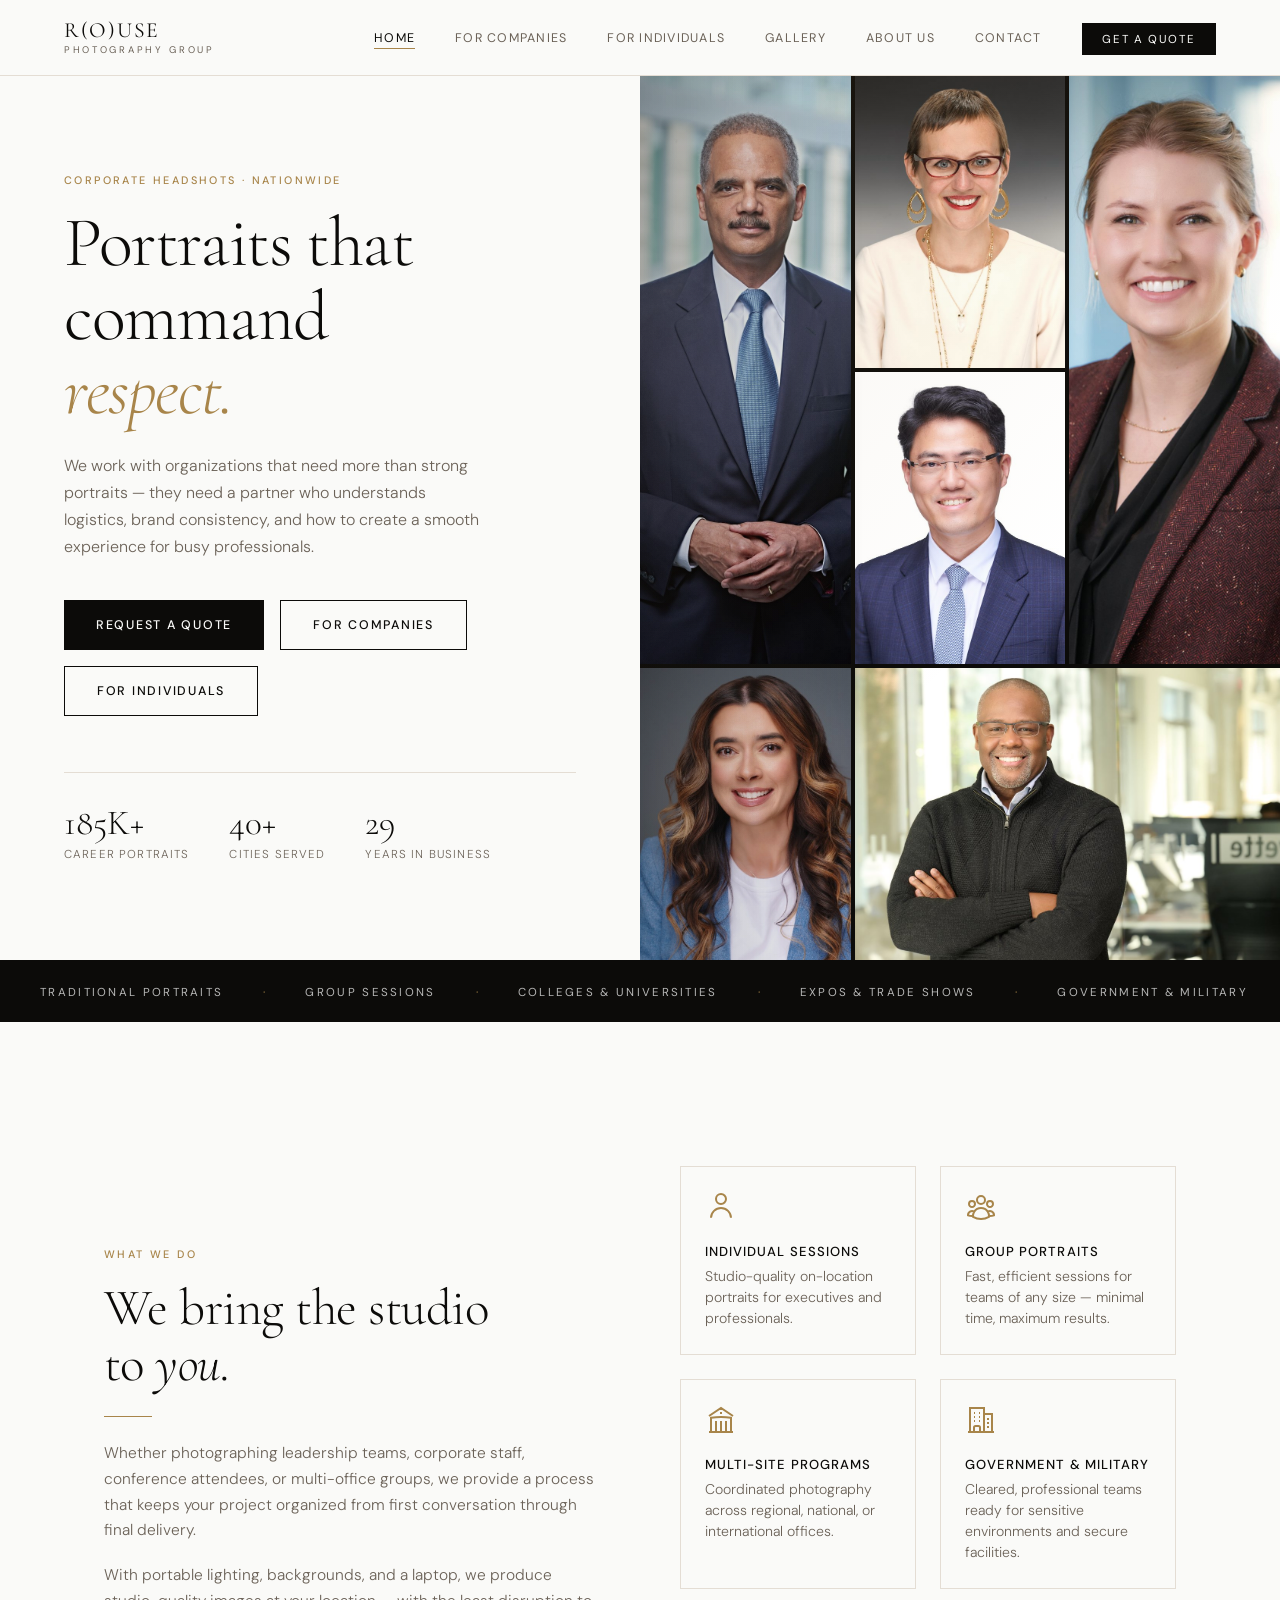
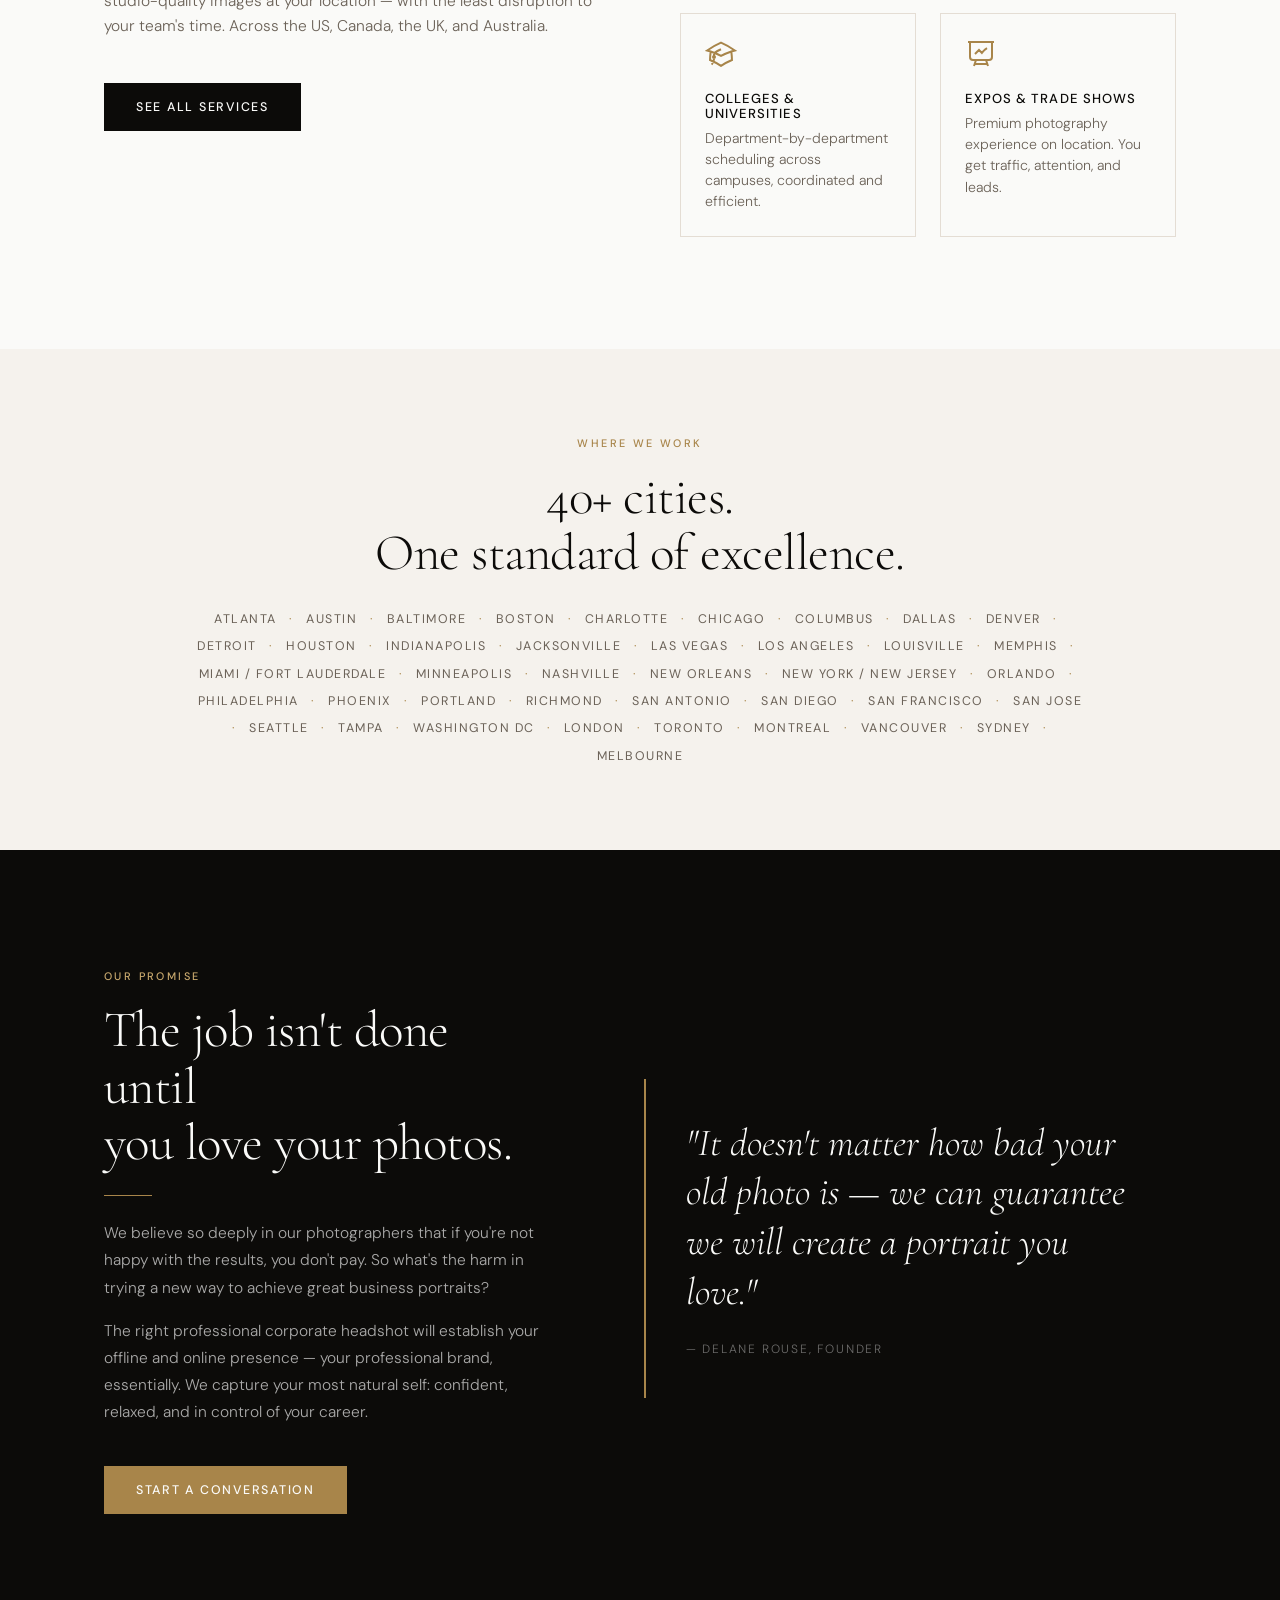
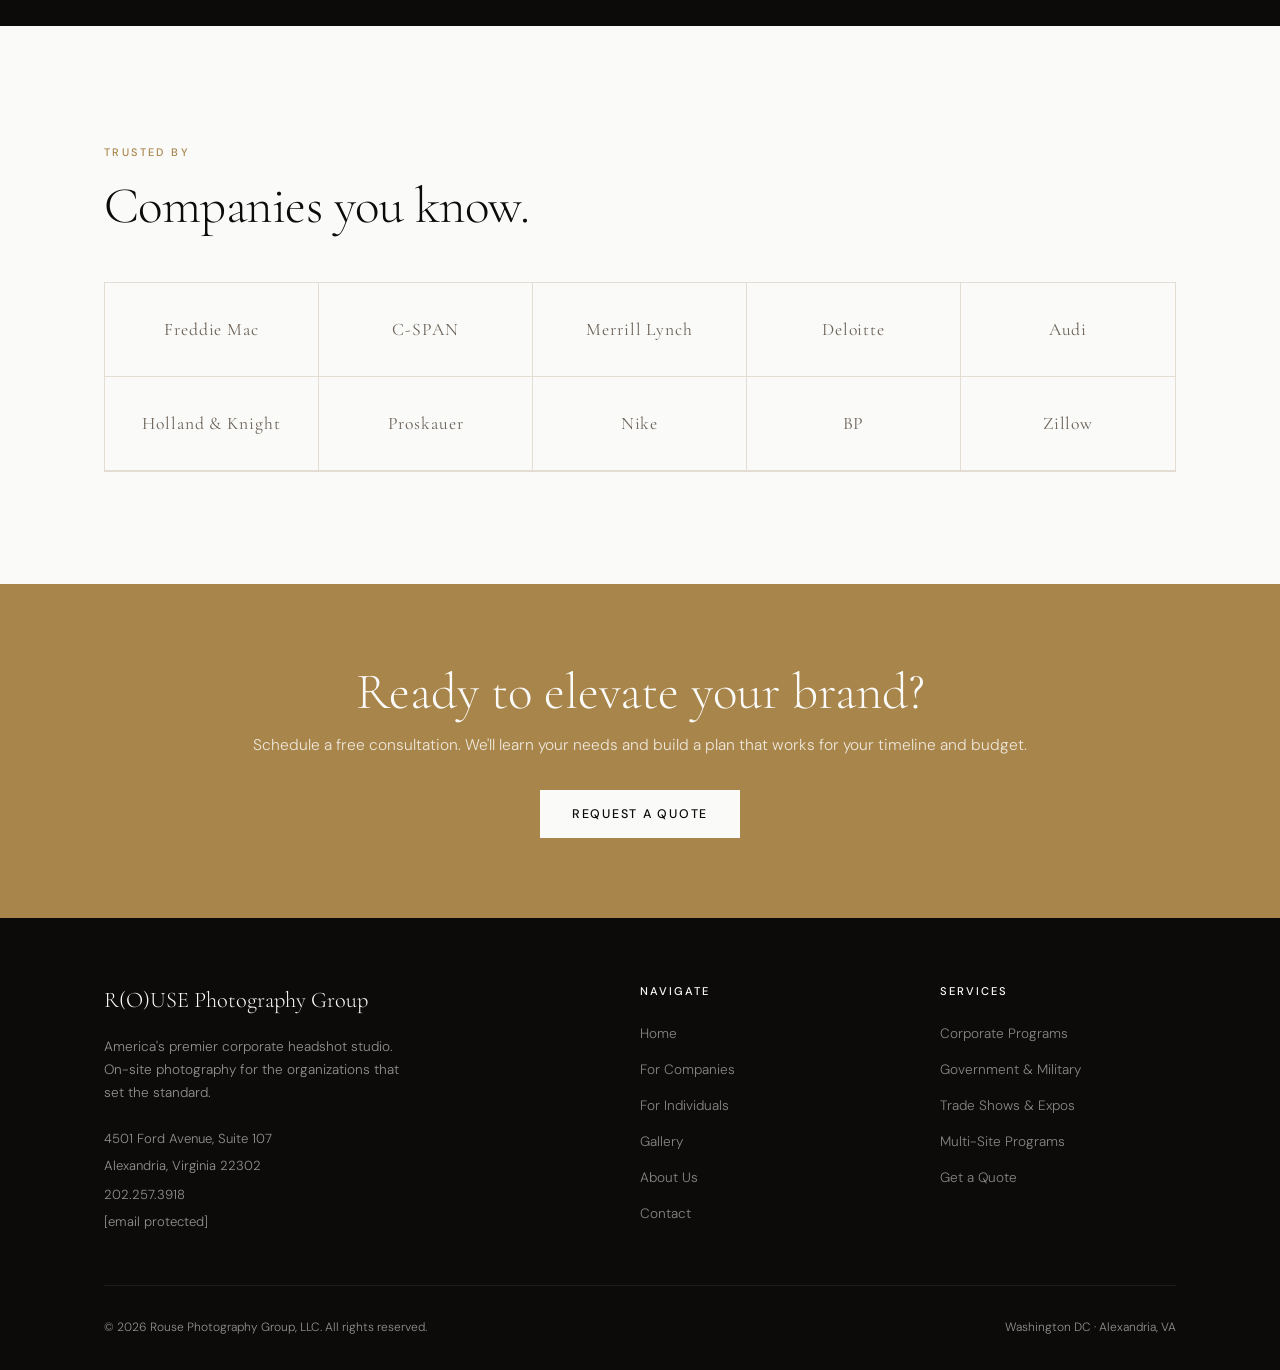
==== index.html @ 4e74ba18 "Add robots.txt and sitemap.xml, update copyright year to 2026" ====
<!DOCTYPE html>
<html lang="en">
<head>
  <meta charset="UTF-8" />
  <meta name="viewport" content="width=device-width, initial-scale=1.0" />
  <title>Rouse Photography Group | Corporate Headshots Nationwide</title>
  <meta name="description" content="America's premier corporate headshot studio. On-site photography in 35+ cities for law firms, corporations, government agencies, and Fortune 500 companies." />
  <meta property="og:type" content="website" />
  <meta property="og:site_name" content="Rouse Photography Group" />
  <meta property="og:title" content="Rouse Photography Group | Corporate Headshots Nationwide" />
  <meta property="og:description" content="Portraits that command respect. On-site corporate headshots for law firms, associations, and government, plus Signature Sessions at our Alexandria, VA studio. Est. 1997." />
  <meta property="og:url" content="https://rousephotographygroup.com/" />
  <meta property="og:image" content="https://rousephotographygroup.com/images/og/og-home.jpg" />
  <meta property="og:image:width" content="1200" />
  <meta property="og:image:height" content="630" />
  <meta name="twitter:card" content="summary_large_image" />
  <meta name="twitter:title" content="Rouse Photography Group | Corporate Headshots Nationwide" />
  <meta name="twitter:description" content="Portraits that command respect. On-site corporate headshots for law firms, associations, and government, plus Signature Sessions at our Alexandria, VA studio. Est. 1997." />
  <meta name="twitter:image" content="https://rousephotographygroup.com/images/og/og-home.jpg" />
  <link rel="stylesheet" href="style.css" />
  <style>
    .hero-mosaic { opacity: 1; gap: 4px; background: var(--black); }
    .mosaic-cell img { width: 100%; height: 100%; object-fit: cover; object-position: 50% 25%; display: block; }
    .hero-overlay { background: linear-gradient(90deg, rgba(12,11,9,0.25) 0%, transparent 35%), linear-gradient(135deg, rgba(168,133,74,0.10) 0%, transparent 60%); }
  </style>
</head>
<body>

<!-- NAV -->
<nav>
  <a href="index.html" class="nav-logo">
    R(O)USE
    <span>Photography Group</span>
  </a>
  <ul class="nav-links">
    <li><a href="index.html" class="active">Home</a></li>
    <li><a href="for-companies.html">For Companies</a></li>
    <li><a href="individuals.html">For Individuals</a></li>
    <li><a href="gallery.html">Gallery</a></li>
    <li><a href="about.html">About Us</a></li>
    <li><a href="contact.html">Contact</a></li>
    <li><a href="contact.html" class="nav-cta">Get a Quote</a></li>
  </ul>
  <div class="hamburger" aria-label="Menu">
    <span></span><span></span><span></span>
  </div>
</nav>

<div class="mobile-menu">
  <a href="index.html">Home</a>
  <a href="for-companies.html">For Companies</a>
  <a href="individuals.html">For Individuals</a>
  <a href="gallery.html">Gallery</a>
  <a href="about.html">About Us</a>
  <a href="contact.html">Contact</a>
  <a href="contact.html">Get a Quote</a>
</div>

<!-- HERO -->
<section class="hero">
  <div class="hero-content">
    <span class="eyebrow">Corporate Headshots · Nationwide</span>
    <h1 class="hero-title">
      Portraits that<br>
      command<br>
      <em>respect.</em>
    </h1>
    <p class="hero-subtitle">
      We work with organizations that need more than strong portraits — they need a partner who understands logistics, brand consistency, and how to create a smooth experience for busy professionals.
    </p>
    <div class="hero-actions">
      <a href="contact.html" class="btn btn-primary">Request a Quote</a>
      <a href="for-companies.html" class="btn btn-outline">For Companies</a>
      <a href="individuals.html" class="btn btn-outline">For Individuals</a>
    </div>
    <div class="hero-stats">
      <div>
        <div class="stat-num">185K+</div>
        <div class="stat-label">Career portraits</div>
      </div>
      <div>
        <div class="stat-num">40+</div>
        <div class="stat-label">Cities served</div>
      </div>
      <div>
        <div class="stat-num">29</div>
        <div class="stat-label">Years in business</div>
      </div>
    </div>
  </div>

  <div class="hero-visual">
    <div class="hero-mosaic">
      <div class="mosaic-cell"><img src="images/hero/hero-01.jpg" alt="Executive portrait, on-site window light" loading="eager" decoding="async" /></div>
      <div class="mosaic-cell"><img src="images/hero/hero-02.jpg" alt="Studio portrait, grey backdrop" loading="eager" decoding="async" /></div>
      <div class="mosaic-cell"><img src="images/hero/hero-03.jpg" alt="On-site portrait, corporate office" loading="eager" decoding="async" /></div>
      <div class="mosaic-cell"><img src="images/hero/hero-04.jpg" alt="Studio portrait, white backdrop" loading="lazy" decoding="async" /></div>
      <div class="mosaic-cell"><img src="images/hero/hero-05.jpg" alt="Studio portrait, charcoal backdrop" loading="lazy" decoding="async" /></div>
      <div class="mosaic-cell"><img src="images/hero/hero-06.jpg" alt="Environmental portrait, open office" loading="lazy" decoding="async" /></div>
    </div>
    <div class="hero-overlay"></div>
  </div>
</section>

<!-- MARQUEE -->
<div class="marquee-wrap">
  <div class="marquee-track">
    <span>Traditional Portraits</span><span class="dot">·</span>
    <span>Group Sessions</span><span class="dot">·</span>
    <span>Colleges &amp; Universities</span><span class="dot">·</span>
    <span>Expos &amp; Trade Shows</span><span class="dot">·</span>
    <span>Government &amp; Military</span><span class="dot">·</span>
    <span>Associations</span><span class="dot">·</span>
    <span>Multi-Site Programs</span><span class="dot">·</span>
    <span>Law Firms</span><span class="dot">·</span>
    <span>Engineering Firms</span><span class="dot">·</span>
    <span>Financial Services</span><span class="dot">·</span>
    <!-- duplicate for seamless loop -->
    <span>Traditional Portraits</span><span class="dot">·</span>
    <span>Group Sessions</span><span class="dot">·</span>
    <span>Colleges &amp; Universities</span><span class="dot">·</span>
    <span>Expos &amp; Trade Shows</span><span class="dot">·</span>
    <span>Government &amp; Military</span><span class="dot">·</span>
    <span>Associations</span><span class="dot">·</span>
    <span>Multi-Site Programs</span><span class="dot">·</span>
    <span>Law Firms</span><span class="dot">·</span>
    <span>Engineering Firms</span><span class="dot">·</span>
    <span>Financial Services</span><span class="dot">·</span>
  </div>
</div>

<!-- HOW WE HELP -->
<section class="section-pad">
  <div class="container">
    <div class="how-grid">
      <div class="how-text fade-up">
        <span class="eyebrow">What We Do</span>
        <h2 class="section-title">We bring the studio<br>to <em>you.</em></h2>
        <div class="gold-rule"></div>
        <p>Whether photographing leadership teams, corporate staff, conference attendees, or multi-office groups, we provide a process that keeps your project organized from first conversation through final delivery.</p>
        <p>With portable lighting, backgrounds, and a laptop, we produce studio-quality images at your location — with the least disruption to your team's time. Across the US, Canada, the UK, and Australia.</p>
        <a href="for-companies.html" class="btn btn-primary" style="margin-top:1.5rem;">See All Services</a>
      </div>
      <div class="service-list fade-up">
        <div class="service-item">
          <svg class="service-icon" fill="none" stroke="currentColor" stroke-width="1.5" viewBox="0 0 24 24"><path d="M15.75 6a3.75 3.75 0 11-7.5 0 3.75 3.75 0 017.5 0zM4.501 20.118a7.5 7.5 0 0114.998 0"/></svg>
          <h4>Individual Sessions</h4>
          <p>Studio-quality on-location portraits for executives and professionals.</p>
        </div>
        <div class="service-item">
          <svg class="service-icon" fill="none" stroke="currentColor" stroke-width="1.5" viewBox="0 0 24 24"><path d="M18 18.72a9.094 9.094 0 003.741-.479 3 3 0 00-4.682-2.72m.94 3.198l.001.031c0 .225-.012.447-.037.666A11.944 11.944 0 0112 21c-2.17 0-4.207-.576-5.963-1.584A6.062 6.062 0 016 18.719m12 0a5.971 5.971 0 00-.941-3.197m0 0A5.995 5.995 0 0012 12.75a5.995 5.995 0 00-5.058 2.772m0 0a3 3 0 00-4.681 2.72 8.986 8.986 0 003.74.477m.94-3.197a5.971 5.971 0 00-.94 3.197M15 6.75a3 3 0 11-6 0 3 3 0 016 0zm6 3a2.25 2.25 0 11-4.5 0 2.25 2.25 0 014.5 0zm-13.5 0a2.25 2.25 0 11-4.5 0 2.25 2.25 0 014.5 0z"/></svg>
          <h4>Group Portraits</h4>
          <p>Fast, efficient sessions for teams of any size — minimal time, maximum results.</p>
        </div>
        <div class="service-item">
          <svg class="service-icon" fill="none" stroke="currentColor" stroke-width="1.5" viewBox="0 0 24 24"><path d="M12 21v-8.25M15.75 21v-8.25M8.25 21v-8.25M3 9l9-6 9 6m-1.5 12V10.332A48.36 48.36 0 0012 9.75c-2.551 0-5.056.2-7.5.582V21M3 21h18M12 6.75h.008v.008H12V6.75z"/></svg>
          <h4>Multi-Site Programs</h4>
          <p>Coordinated photography across regional, national, or international offices.</p>
        </div>
        <div class="service-item">
          <svg class="service-icon" fill="none" stroke="currentColor" stroke-width="1.5" viewBox="0 0 24 24"><path d="M2.25 21h19.5m-18-18v18m10.5-18v18m6-13.5V21M6.75 6.75h.75m-.75 3h.75m-.75 3h.75m3-6h.75m-.75 3h.75m-.75 3h.75M6.75 21v-3.375c0-.621.504-1.125 1.125-1.125h2.25c.621 0 1.125.504 1.125 1.125V21M3 3h12m-.75 4.5H21m-3.75 3.75h.008v.008h-.008v-.008zm0 3h.008v.008h-.008v-.008zm0 3h.008v.008h-.008v-.008z"/></svg>
          <h4>Government &amp; Military</h4>
          <p>Cleared, professional teams ready for sensitive environments and secure facilities.</p>
        </div>
        <div class="service-item">
          <svg class="service-icon" fill="none" stroke="currentColor" stroke-width="1.5" viewBox="0 0 24 24"><path d="M4.26 10.147a60.436 60.436 0 00-.491 6.347A48.627 48.627 0 0112 20.904a48.627 48.627 0 018.232-4.41 60.46 60.46 0 00-.491-6.347m-15.482 0a50.57 50.57 0 00-2.658-.813A59.905 59.905 0 0112 3.493a59.902 59.902 0 0110.399 5.84c-.896.248-1.783.52-2.658.814m-15.482 0A50.697 50.697 0 0112 13.489a50.702 50.702 0 017.74-3.342M6.75 15a.75.75 0 100-1.5.75.75 0 000 1.5zm0 0v-3.675A55.378 55.378 0 0112 8.443m-7.007 11.55A5.981 5.981 0 006.75 15.75v-1.5"/></svg>
          <h4>Colleges &amp; Universities</h4>
          <p>Department-by-department scheduling across campuses, coordinated and efficient.</p>
        </div>
        <div class="service-item">
          <svg class="service-icon" fill="none" stroke="currentColor" stroke-width="1.5" viewBox="0 0 24 24"><path d="M3.75 3v11.25A2.25 2.25 0 006 16.5h2.25M3.75 3h-1.5m1.5 0h16.5m0 0h1.5m-1.5 0v11.25A2.25 2.25 0 0118 16.5h-2.25m-7.5 0h7.5m-7.5 0l-1 3m8.5-3l1 3m0 0l.5 1.5m-.5-1.5h-9.5m0 0l-.5 1.5m.75-9 3-3 2.148 2.148A12.061 12.061 0 0116.5 7.605"/></svg>
          <h4>Expos &amp; Trade Shows</h4>
          <p>Premium photography experience on location. You get traffic, attention, and leads.</p>
        </div>
      </div>
    </div>
  </div>
</section>

<!-- CITIES -->
<section class="cities-section section-pad-sm">
  <div class="container">
    <span class="eyebrow fade-up">Where We Work</span>
    <h2 class="section-title fade-up">40+ cities.<br>One standard of excellence.</h2>
    <p class="cities-list fade-up">
      Atlanta <span>·</span> Austin <span>·</span> Baltimore <span>·</span> Boston <span>·</span> Charlotte <span>·</span> Chicago <span>·</span> Columbus <span>·</span> Dallas <span>·</span> Denver <span>·</span> Detroit <span>·</span> Houston <span>·</span> Indianapolis <span>·</span> Jacksonville <span>·</span> Las Vegas <span>·</span> Los Angeles <span>·</span> Louisville <span>·</span> Memphis <span>·</span> Miami / Fort Lauderdale <span>·</span> Minneapolis <span>·</span> Nashville <span>·</span> New Orleans <span>·</span> New York / New Jersey <span>·</span> Orlando <span>·</span> Philadelphia <span>·</span> Phoenix <span>·</span> Portland <span>·</span> Richmond <span>·</span> San Antonio <span>·</span> San Diego <span>·</span> San Francisco <span>·</span> San Jose <span>·</span> Seattle <span>·</span> Tampa <span>·</span> Washington DC <span>·</span> London <span>·</span> Toronto <span>·</span> Montreal <span>·</span> Vancouver <span>·</span> Sydney <span>·</span> Melbourne
    </p>
  </div>
</section>

<!-- PROMISE -->
<section class="promise-section section-pad">
  <div class="container">
    <div class="promise-inner">
      <div class="fade-up">
        <span class="eyebrow promise-label">Our Promise</span>
        <h2 class="section-title">The job isn't done until<br>you love your photos.</h2>
        <div class="gold-rule"></div>
        <p>We believe so deeply in our photographers that if you're not happy with the results, you don't pay. So what's the harm in trying a new way to achieve great business portraits?</p>
        <p>The right professional corporate headshot will establish your offline and online presence — your professional brand, essentially. We capture your most natural self: confident, relaxed, and in control of your career.</p>
        <a href="contact.html" class="btn btn-gold" style="margin-top:1.5rem;">Start a Conversation</a>
      </div>
      <div class="promise-quote fade-up">
        "It doesn't matter how bad your old photo is — we can guarantee we will create a portrait you love."
        <div style="margin-top:1.5rem;font-family:'DM Sans',sans-serif;font-style:normal;font-size:0.75rem;letter-spacing:0.15em;text-transform:uppercase;color:rgba(255,255,255,0.4);">— Delane Rouse, Founder</div>
      </div>
    </div>
  </div>
</section>

<!-- CLIENTS -->
<section class="clients-section section-pad">
  <div class="container">
    <span class="eyebrow fade-up">Trusted By</span>
    <h2 class="section-title fade-up">Companies you know.</h2>
    <div class="clients-grid fade-up">
      <div class="client-cell">Freddie Mac</div>
      <div class="client-cell">C-SPAN</div>
      <div class="client-cell">Merrill Lynch</div>
      <div class="client-cell">Deloitte</div>
      <div class="client-cell">Audi</div>
      <div class="client-cell">Holland &amp; Knight</div>
      <div class="client-cell">Proskauer</div>
      <div class="client-cell">Nike</div>
      <div class="client-cell">BP</div>
      <div class="client-cell">Zillow</div>
    </div>
  </div>
</section>

<!-- CTA BAND -->
<section class="cta-band">
  <div class="container fade-up">
    <h2>Ready to elevate your brand?</h2>
    <p>Schedule a free consultation. We'll learn your needs and build a plan that works for your timeline and budget.</p>
    <a href="contact.html" class="btn btn-white">Request a Quote</a>
  </div>
</section>

<!-- FOOTER -->
<footer>
  <div class="container">
    <div class="footer-inner">
      <div>
        <div class="footer-brand">R(O)USE Photography Group</div>
        <p class="footer-desc">America's premier corporate headshot studio. On-site photography for the organizations that set the standard.</p>
        <p class="footer-contact-line">4501 Ford Avenue, Suite 107</p>
        <p class="footer-contact-line">Alexandria, Virginia 22302</p>
        <p class="footer-contact-line" style="margin-top:0.5rem;"><a href="tel:2022573918">202.257.3918</a></p>
        <p class="footer-contact-line"><a href="/cdn-cgi/l/email-protection#1074757c717e7550627f65637560787f647f77627160786977627f65603e737f7d"><span class="__cf_email__" data-cfemail="8febeae3eee1eacffde0fafceaffe7e0fbe0e8fdeeffe7f6e8fde0faffa1ece0e2">[email&#160;protected]</span></a></p>
      </div>
      <div class="footer-col">
        <h5>Navigate</h5>
        <ul>
          <li><a href="index.html">Home</a></li>
          <li><a href="for-companies.html">For Companies</a></li>
          <li><a href="individuals.html">For Individuals</a></li>
          <li><a href="gallery.html">Gallery</a></li>
          <li><a href="about.html">About Us</a></li>
          <li><a href="contact.html">Contact</a></li>
        </ul>
      </div>
      <div class="footer-col">
        <h5>Services</h5>
        <ul>
          <li><a href="for-companies.html">Corporate Programs</a></li>
          <li><a href="for-companies.html">Government &amp; Military</a></li>
          <li><a href="for-companies.html">Trade Shows &amp; Expos</a></li>
          <li><a href="for-companies.html">Multi-Site Programs</a></li>
          <li><a href="contact.html">Get a Quote</a></li>
        </ul>
      </div>
    </div>
    <div class="footer-bottom">
      <span>© 2026 Rouse Photography Group, LLC. All rights reserved.</span>
      <span>Washington DC · Alexandria, VA</span>
    </div>
  </div>
</footer>

<script data-cfasync="false" src="/cdn-cgi/scripts/5c5dd728/cloudflare-static/email-decode.min.js"></script><script src="main.js"></script>
</body>
</html>
---- style.css ----
@import url('https://fonts.googleapis.com/css2?family=Cormorant+Garamond:ital,wght@0,300;0,400;0,600;1,300;1,400&family=DM+Sans:opsz,wght@9..40,300;9..40,400;9..40,500&display=swap');

:root {
  --black: #0c0b09;
  --white: #fafaf8;
  --warm: #f5f2ed;
  --gold: #a8854a;
  --gold-light: #c9a96e;
  --mid: #6b6258;
  --light: #c8c0b6;
  --border: #e4ddd4;
  --nav-h: 76px;
}

*, *::before, *::after { box-sizing: border-box; margin: 0; padding: 0; }
html { scroll-behavior: smooth; font-size: 16px; }

body {
  font-family: 'DM Sans', sans-serif;
  font-weight: 300;
  color: var(--black);
  background: var(--white);
  line-height: 1.65;
  overflow-x: hidden;
}

img { display: block; max-width: 100%; }
a { color: inherit; text-decoration: none; }

/* TYPOGRAPHY */
h1, h2, h3, h4 {
  font-family: 'Cormorant Garamond', serif;
  font-weight: 300;
  line-height: 1.1;
}

.eyebrow {
  display: inline-block;
  font-size: 0.68rem;
  font-weight: 500;
  letter-spacing: 0.22em;
  text-transform: uppercase;
  color: var(--gold);
  margin-bottom: 1rem;
}

.section-title {
  font-size: clamp(2.2rem, 4vw, 3.4rem);
  letter-spacing: -0.01em;
}

/* BUTTONS */
.btn {
  display: inline-flex;
  align-items: center;
  gap: 0.5rem;
  padding: 0.85rem 2rem;
  font-family: 'DM Sans', sans-serif;
  font-size: 0.78rem;
  font-weight: 500;
  letter-spacing: 0.14em;
  text-transform: uppercase;
  border: none;
  cursor: pointer;
  transition: all 0.25s ease;
  text-decoration: none;
}

.btn-primary {
  background: var(--black);
  color: var(--white);
}
.btn-primary:hover { background: var(--gold); }

.btn-outline {
  background: transparent;
  color: var(--black);
  border: 1px solid var(--black);
}
.btn-outline:hover { background: var(--black); color: var(--white); }

.btn-gold {
  background: var(--gold);
  color: var(--white);
}
.btn-gold:hover { background: var(--black); }

/* NAV */
nav {
  position: fixed;
  top: 0; left: 0; right: 0;
  height: var(--nav-h);
  background: rgba(250,250,248,0.96);
  backdrop-filter: blur(16px);
  -webkit-backdrop-filter: blur(16px);
  border-bottom: 1px solid var(--border);
  display: flex;
  align-items: center;
  justify-content: space-between;
  padding: 0 5vw;
  z-index: 200;
  transition: box-shadow 0.3s;
}

nav.scrolled { box-shadow: 0 1px 24px rgba(0,0,0,0.07); }

.nav-logo {
  font-family: 'Cormorant Garamond', serif;
  font-size: 1.35rem;
  font-weight: 400;
  letter-spacing: 0.08em;
  line-height: 1.1;
  color: var(--black);
}

.nav-logo span {
  display: block;
  font-size: 0.6rem;
  font-family: 'DM Sans', sans-serif;
  font-weight: 400;
  letter-spacing: 0.28em;
  text-transform: uppercase;
  color: var(--mid);
  margin-top: 2px;
}

.nav-links {
  display: flex;
  align-items: center;
  gap: 2.5rem;
  list-style: none;
}

.nav-links a {
  font-size: 0.78rem;
  font-weight: 400;
  letter-spacing: 0.1em;
  text-transform: uppercase;
  color: var(--mid);
  transition: color 0.2s;
  position: relative;
}

.nav-links a::after {
  content: '';
  position: absolute;
  bottom: -3px; left: 0;
  width: 0; height: 1px;
  background: var(--gold);
  transition: width 0.25s;
}

.nav-links a:hover, .nav-links a.active { color: var(--black); }
.nav-links a:hover::after, .nav-links a.active::after { width: 100%; }

.nav-cta {
  background: var(--black);
  color: var(--white) !important;
  padding: 0.55rem 1.3rem;
  font-size: 0.72rem !important;
  letter-spacing: 0.14em !important;
  transition: background 0.2s !important;
}
.nav-cta:hover { background: var(--gold) !important; }
.nav-cta::after { display: none !important; }

.hamburger {
  display: none;
  flex-direction: column;
  gap: 5px;
  cursor: pointer;
  padding: 4px;
}
.hamburger span {
  display: block;
  width: 24px;
  height: 1.5px;
  background: var(--black);
  transition: all 0.3s;
}

/* HERO */
.hero {
  min-height: 100vh;
  padding-top: var(--nav-h);
  display: grid;
  grid-template-columns: 1fr 1fr;
  position: relative;
  overflow: hidden;
}

.hero-content {
  display: flex;
  flex-direction: column;
  justify-content: center;
  padding: 6rem 5vw 6rem 5vw;
  position: relative;
  z-index: 2;
}

.hero-title {
  font-size: clamp(3rem, 5.5vw, 5.2rem);
  font-weight: 300;
  line-height: 1.05;
  letter-spacing: -0.02em;
  margin-bottom: 1.5rem;
}

.hero-title em {
  font-style: italic;
  color: var(--gold);
}

.hero-subtitle {
  font-size: 1rem;
  color: var(--mid);
  max-width: 420px;
  margin-bottom: 2.5rem;
  line-height: 1.7;
}

.hero-actions {
  display: flex;
  gap: 1rem;
  flex-wrap: wrap;
  margin-bottom: 3.5rem;
}

.hero-stats {
  display: flex;
  gap: 2.5rem;
  padding-top: 2rem;
  border-top: 1px solid var(--border);
}

.stat-num {
  font-family: 'Cormorant Garamond', serif;
  font-size: 2.2rem;
  font-weight: 300;
  line-height: 1;
  color: var(--black);
}

.stat-label {
  font-size: 0.72rem;
  letter-spacing: 0.1em;
  text-transform: uppercase;
  color: var(--mid);
  margin-top: 0.3rem;
}

.hero-visual {
  position: relative;
  background: var(--black);
  overflow: hidden;
}

.hero-mosaic {
  position: absolute;
  inset: 0;
  display: grid;
  grid-template-columns: 1fr 1fr 1fr;
  grid-template-rows: 1fr 1fr 1fr;
  gap: 3px;
  opacity: 0.75;
}

.mosaic-cell {
  background: #1a1a1a;
  overflow: hidden;
}

.mosaic-cell:nth-child(1) { grid-column: 1; grid-row: 1 / 3; }
.mosaic-cell:nth-child(2) { grid-column: 2; grid-row: 1; }
.mosaic-cell:nth-child(3) { grid-column: 3; grid-row: 1 / 3; }
.mosaic-cell:nth-child(4) { grid-column: 2; grid-row: 2; }
.mosaic-cell:nth-child(5) { grid-column: 1; grid-row: 3; }
.mosaic-cell:nth-child(6) { grid-column: 2 / 4; grid-row: 3; }

.hero-overlay {
  position: absolute;
  inset: 0;
  background: linear-gradient(135deg, rgba(168,133,74,0.15) 0%, transparent 60%);
  z-index: 1;
}

/* SECTION BASE */
section { position: relative; }

.container {
  max-width: 1200px;
  margin: 0 auto;
  padding: 0 5vw;
}

.section-pad { padding: 7rem 0; }
.section-pad-sm { padding: 5rem 0; }

/* DIVIDER */
.gold-rule {
  width: 48px;
  height: 1px;
  background: var(--gold);
  margin: 1.5rem 0;
}

/* TICKER / MARQUEE */
.marquee-wrap {
  background: var(--black);
  color: var(--white);
  padding: 1.1rem 0;
  overflow: hidden;
  white-space: nowrap;
}

.marquee-track {
  display: inline-flex;
  animation: marquee 28s linear infinite;
}

.marquee-track span {
  font-size: 0.72rem;
  font-weight: 400;
  letter-spacing: 0.2em;
  text-transform: uppercase;
  padding: 0 2.5rem;
  color: rgba(255,255,255,0.7);
}

.marquee-track span.dot {
  color: var(--gold);
  padding: 0;
  letter-spacing: 0;
}

@keyframes marquee {
  from { transform: translateX(0); }
  to { transform: translateX(-50%); }
}

/* HOW WE HELP */
.how-grid {
  display: grid;
  grid-template-columns: 1fr 1fr;
  gap: 5rem;
  align-items: center;
}

.how-text h2 { margin-bottom: 1.5rem; }

.how-text p {
  color: var(--mid);
  margin-bottom: 1.2rem;
  font-size: 0.97rem;
}

.service-list {
  display: grid;
  grid-template-columns: 1fr 1fr;
  gap: 1.5rem;
  margin-top: 2rem;
}

.service-item {
  padding: 1.5rem;
  border: 1px solid var(--border);
  transition: border-color 0.2s, box-shadow 0.2s;
}

.service-item:hover {
  border-color: var(--gold);
  box-shadow: 0 4px 20px rgba(168,133,74,0.1);
}

.service-icon {
  width: 32px;
  height: 32px;
  margin-bottom: 0.9rem;
  color: var(--gold);
}

.service-item h4 {
  font-family: 'DM Sans', sans-serif;
  font-size: 0.82rem;
  font-weight: 500;
  letter-spacing: 0.08em;
  text-transform: uppercase;
  margin-bottom: 0.4rem;
}

.service-item p {
  font-size: 0.88rem;
  color: var(--mid);
  line-height: 1.5;
}

/* CITIES */
.cities-section {
  background: var(--warm);
  text-align: center;
}

.cities-list {
  font-family: 'DM Sans', sans-serif;
  font-size: 0.78rem;
  font-weight: 400;
  letter-spacing: 0.12em;
  text-transform: uppercase;
  color: var(--mid);
  line-height: 2.2;
  max-width: 900px;
  margin: 1.5rem auto 0;
}

.cities-list span { color: var(--gold); margin: 0 0.5rem; }

/* PROMISE */
.promise-section {
  background: var(--black);
  color: var(--white);
}

.promise-inner {
  display: grid;
  grid-template-columns: 1fr 1.2fr;
  gap: 6rem;
  align-items: center;
}

.promise-label {
  color: var(--gold-light);
}

.promise-section h2 {
  color: var(--white);
  margin-bottom: 1.5rem;
}

.promise-section p {
  color: rgba(255,255,255,0.65);
  font-size: 0.97rem;
  line-height: 1.75;
  margin-bottom: 1rem;
}

.promise-quote {
  font-family: 'Cormorant Garamond', serif;
  font-size: clamp(1.6rem, 3vw, 2.4rem);
  font-style: italic;
  font-weight: 300;
  line-height: 1.3;
  color: var(--white);
  padding: 2.5rem;
  border-left: 2px solid var(--gold);
  position: relative;
}

/* CLIENTS */
.clients-section { background: var(--white); }

.clients-grid {
  display: grid;
  grid-template-columns: repeat(5, 1fr);
  gap: 0;
  margin-top: 3rem;
  border: 1px solid var(--border);
}

.client-cell {
  padding: 2rem 1.5rem;
  border-right: 1px solid var(--border);
  border-bottom: 1px solid var(--border);
  display: flex;
  align-items: center;
  justify-content: center;
  font-family: 'Cormorant Garamond', serif;
  font-size: 1.1rem;
  font-weight: 400;
  color: var(--mid);
  letter-spacing: 0.05em;
  transition: background 0.2s, color 0.2s;
  text-align: center;
}

.client-cell:hover { background: var(--warm); color: var(--black); }
.client-cell:nth-child(5n) { border-right: none; }

/* CTA BAND */
.cta-band {
  background: var(--gold);
  padding: 5rem 0;
  text-align: center;
}

.cta-band h2 {
  color: var(--white);
  font-size: clamp(2rem, 4vw, 3.2rem);
  margin-bottom: 0.75rem;
}

.cta-band p {
  color: rgba(255,255,255,0.8);
  margin-bottom: 2rem;
  font-size: 0.97rem;
}

.btn-white {
  background: var(--white);
  color: var(--black);
}
.btn-white:hover { background: var(--black); color: var(--white); }

/* FOOTER */
footer {
  background: var(--black);
  color: rgba(255,255,255,0.55);
  padding: 4rem 0 2rem;
}

.footer-inner {
  display: grid;
  grid-template-columns: 2fr 1fr 1fr;
  gap: 4rem;
  padding-bottom: 3rem;
  border-bottom: 1px solid rgba(255,255,255,0.08);
  margin-bottom: 2rem;
}

.footer-brand {
  font-family: 'Cormorant Garamond', serif;
  font-size: 1.4rem;
  font-weight: 300;
  color: var(--white);
  margin-bottom: 1rem;
}

.footer-desc {
  font-size: 0.85rem;
  line-height: 1.7;
  max-width: 300px;
  margin-bottom: 1.5rem;
}

.footer-contact-line {
  font-size: 0.82rem;
  margin-bottom: 0.3rem;
}

.footer-contact-line a { color: rgba(255,255,255,0.55); transition: color 0.2s; }
.footer-contact-line a:hover { color: var(--gold-light); }

.footer-col h5 {
  font-family: 'DM Sans', sans-serif;
  font-size: 0.7rem;
  font-weight: 500;
  letter-spacing: 0.18em;
  text-transform: uppercase;
  color: var(--white);
  margin-bottom: 1.2rem;
}

.footer-col ul { list-style: none; }
.footer-col ul li { margin-bottom: 0.6rem; }
.footer-col ul a {
  font-size: 0.85rem;
  color: rgba(255,255,255,0.5);
  transition: color 0.2s;
}
.footer-col ul a:hover { color: var(--gold-light); }

.footer-bottom {
  display: flex;
  justify-content: space-between;
  align-items: center;
  font-size: 0.75rem;
}

.footer-bottom a { color: rgba(255,255,255,0.4); transition: color 0.2s; }
.footer-bottom a:hover { color: var(--gold-light); }

/* PAGE HERO (inner pages) */
.page-hero {
  padding: calc(var(--nav-h) + 4rem) 0 4rem;
  background: var(--warm);
  border-bottom: 1px solid var(--border);
}

.page-hero h1 { font-size: clamp(2.5rem, 5vw, 4rem); }

/* FOR COMPANIES PAGE */
.services-full {
  display: grid;
  grid-template-columns: repeat(3, 1fr);
  gap: 2px;
  margin-top: 3rem;
  background: var(--border);
}

.service-card {
  background: var(--white);
  padding: 2.5rem 2rem;
  transition: background 0.2s;
}

.service-card:hover { background: var(--warm); }

.service-card-icon {
  width: 40px;
  height: 40px;
  margin-bottom: 1.2rem;
  color: var(--gold);
}

.service-card h3 {
  font-size: 1.4rem;
  margin-bottom: 0.8rem;
}

.service-card p {
  font-size: 0.9rem;
  color: var(--mid);
  line-height: 1.65;
}

/* ABOUT PAGE */
.about-grid {
  display: grid;
  grid-template-columns: 1fr 1.4fr;
  gap: 6rem;
  align-items: start;
}

.about-portrait {
  position: sticky;
  top: calc(var(--nav-h) + 2rem);
}

.portrait-frame {
  width: 100%;
  aspect-ratio: 3/4;
  background: var(--warm);
  overflow: hidden;
  position: relative;
}

.portrait-placeholder {
  width: 100%;
  height: 100%;
  display: flex;
  align-items: center;
  justify-content: center;
  background: linear-gradient(135deg, #1a1a1a 0%, #2a2520 100%);
}

.portrait-initials {
  font-family: 'Cormorant Garamond', serif;
  font-size: 6rem;
  font-weight: 300;
  color: rgba(168,133,74,0.4);
  letter-spacing: -0.05em;
}

.portrait-caption {
  margin-top: 1rem;
  font-size: 0.78rem;
  letter-spacing: 0.1em;
  text-transform: uppercase;
  color: var(--mid);
}

.about-text h2 { margin-bottom: 1.2rem; }

.about-text p {
  font-size: 0.97rem;
  color: var(--mid);
  margin-bottom: 1.2rem;
  line-height: 1.75;
}

.about-text strong { color: var(--black); font-weight: 500; }

.notable-list {
  margin: 2rem 0;
  padding: 2rem;
  background: var(--warm);
  border-left: 2px solid var(--gold);
}

.notable-list p {
  font-family: 'Cormorant Garamond', serif;
  font-size: 1.1rem;
  font-style: italic;
  color: var(--black) !important;
  line-height: 1.7;
}

/* CONTACT PAGE */
.contact-grid {
  display: grid;
  grid-template-columns: 1fr 1.2fr;
  gap: 6rem;
  align-items: start;
}

.contact-info h2 { margin-bottom: 1rem; }
.contact-info p { color: var(--mid); margin-bottom: 2rem; font-size: 0.97rem; }

.contact-detail {
  display: flex;
  gap: 1rem;
  margin-bottom: 1.5rem;
  align-items: flex-start;
}

.contact-detail-icon {
  width: 20px;
  height: 20px;
  color: var(--gold);
  flex-shrink: 0;
  margin-top: 2px;
}

.contact-detail-text {
  font-size: 0.9rem;
  color: var(--mid);
  line-height: 1.6;
}

.contact-detail-text strong {
  display: block;
  font-size: 0.72rem;
  font-weight: 500;
  letter-spacing: 0.12em;
  text-transform: uppercase;
  color: var(--black);
  margin-bottom: 0.2rem;
}

.contact-form {
  background: var(--warm);
  padding: 3rem;
}

.form-group {
  margin-bottom: 1.5rem;
}

.form-group label {
  display: block;
  font-size: 0.7rem;
  font-weight: 500;
  letter-spacing: 0.15em;
  text-transform: uppercase;
  color: var(--mid);
  margin-bottom: 0.5rem;
}

.form-group input,
.form-group textarea {
  width: 100%;
  padding: 0.85rem 1rem;
  border: 1px solid var(--border);
  background: var(--white);
  font-family: 'DM Sans', sans-serif;
  font-size: 0.9rem;
  font-weight: 300;
  color: var(--black);
  outline: none;
  transition: border-color 0.2s;
}

.form-group input:focus,
.form-group textarea:focus { border-color: var(--gold); }

.form-group textarea { min-height: 130px; resize: vertical; }

.form-consent {
  font-size: 0.78rem;
  color: var(--mid);
  margin-bottom: 1.5rem;
  line-height: 1.5;
}

/* GALLERY PAGE */
.gallery-redirect {
  text-align: center;
  padding: 6rem 0;
}

.gallery-redirect h2 { margin-bottom: 1rem; }
.gallery-redirect p { color: var(--mid); margin-bottom: 2rem; max-width: 500px; margin-left: auto; margin-right: auto; }

/* MOBILE NAV */
.mobile-menu {
  display: none;
  position: fixed;
  top: var(--nav-h);
  left: 0; right: 0;
  background: var(--white);
  border-bottom: 1px solid var(--border);
  padding: 2rem 5vw;
  z-index: 199;
  flex-direction: column;
  gap: 1.2rem;
}

.mobile-menu.open { display: flex; }

.mobile-menu a {
  font-size: 0.85rem;
  font-weight: 400;
  letter-spacing: 0.1em;
  text-transform: uppercase;
  color: var(--mid);
  padding-bottom: 1.2rem;
  border-bottom: 1px solid var(--border);
}

/* PROCESS SECTION */
.process-steps {
  display: grid;
  grid-template-columns: repeat(3, 1fr);
  gap: 3rem;
  margin-top: 3rem;
}

.process-step { position: relative; }

.step-num {
  font-family: 'Cormorant Garamond', serif;
  font-size: 4rem;
  font-weight: 300;
  color: var(--border);
  line-height: 1;
  margin-bottom: 1rem;
}

.process-step h3 {
  font-size: 1.3rem;
  margin-bottom: 0.75rem;
}

.process-step p {
  font-size: 0.9rem;
  color: var(--mid);
  line-height: 1.65;
}

/* RESPONSIVE */
@media (max-width: 900px) {
  .hero { grid-template-columns: 1fr; min-height: auto; }
  .hero-visual { height: 360px; }
  .hero-content { padding: 4rem 5vw; }
  .how-grid { grid-template-columns: 1fr; gap: 3rem; }
  .promise-inner { grid-template-columns: 1fr; gap: 2rem; }
  .clients-grid { grid-template-columns: repeat(3, 1fr); }
  .footer-inner { grid-template-columns: 1fr; gap: 2.5rem; }
  .about-grid { grid-template-columns: 1fr; }
  .about-portrait { position: static; }
  .contact-grid { grid-template-columns: 1fr; gap: 3rem; }
  .services-full { grid-template-columns: 1fr; }
  .process-steps { grid-template-columns: 1fr; gap: 2rem; }
  .service-list { grid-template-columns: 1fr; }
  .nav-links { display: none; }
  .hamburger { display: flex; }
  .hero-stats { gap: 1.5rem; }
}

@media (max-width: 600px) {
  nav { padding: 0 1.5rem; }
  .container { padding: 0 1.5rem; }
  .clients-grid { grid-template-columns: repeat(2, 1fr); }
  .clients-grid .client-cell:nth-child(2n) { border-right: none; }
  .clients-grid .client-cell:nth-child(5n) { border-right: 1px solid var(--border); }
  .contact-form { padding: 2rem 1.5rem; }
  .hero-actions { flex-direction: column; }
  .hero-stats { flex-wrap: wrap; }
}

/* ANIMATIONS */
.fade-up {
  opacity: 0;
  transform: translateY(24px);
  transition: opacity 0.65s ease, transform 0.65s ease;
}
.fade-up.visible { opacity: 1; transform: translateY(0); }
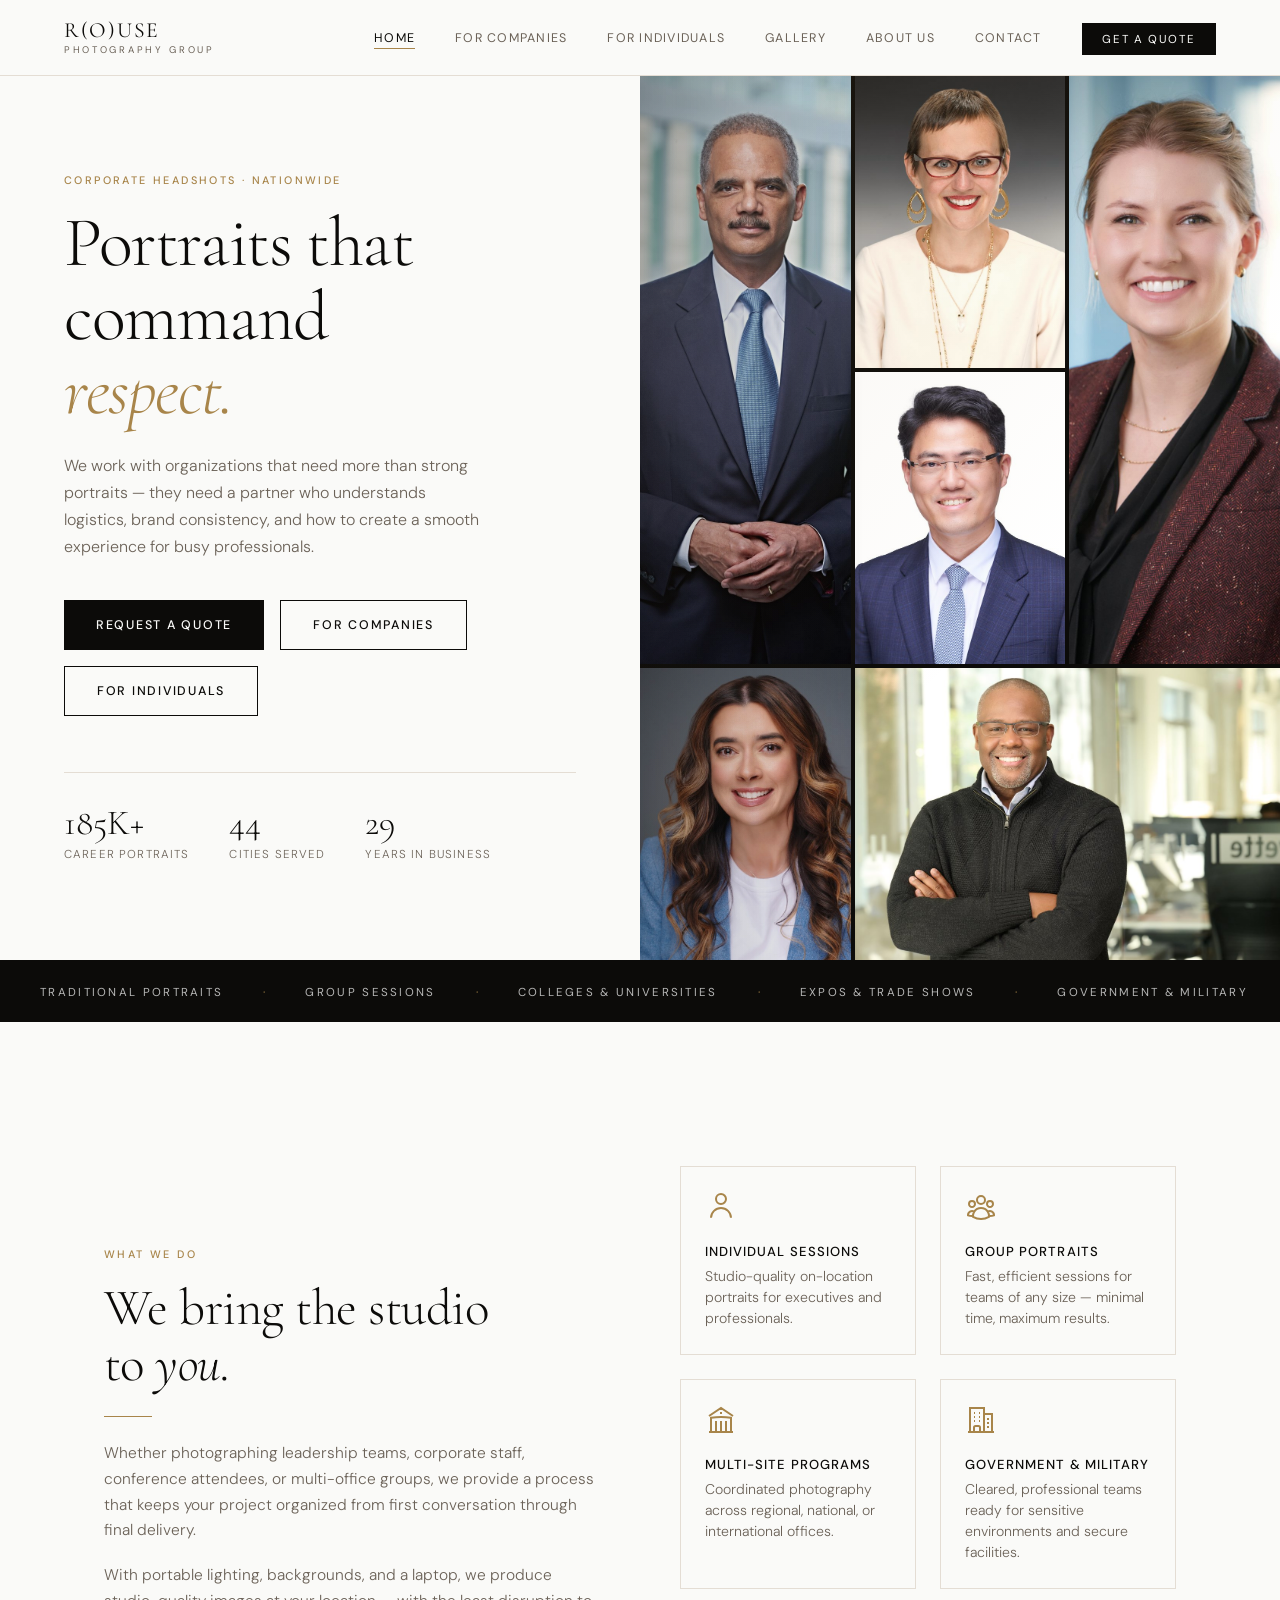
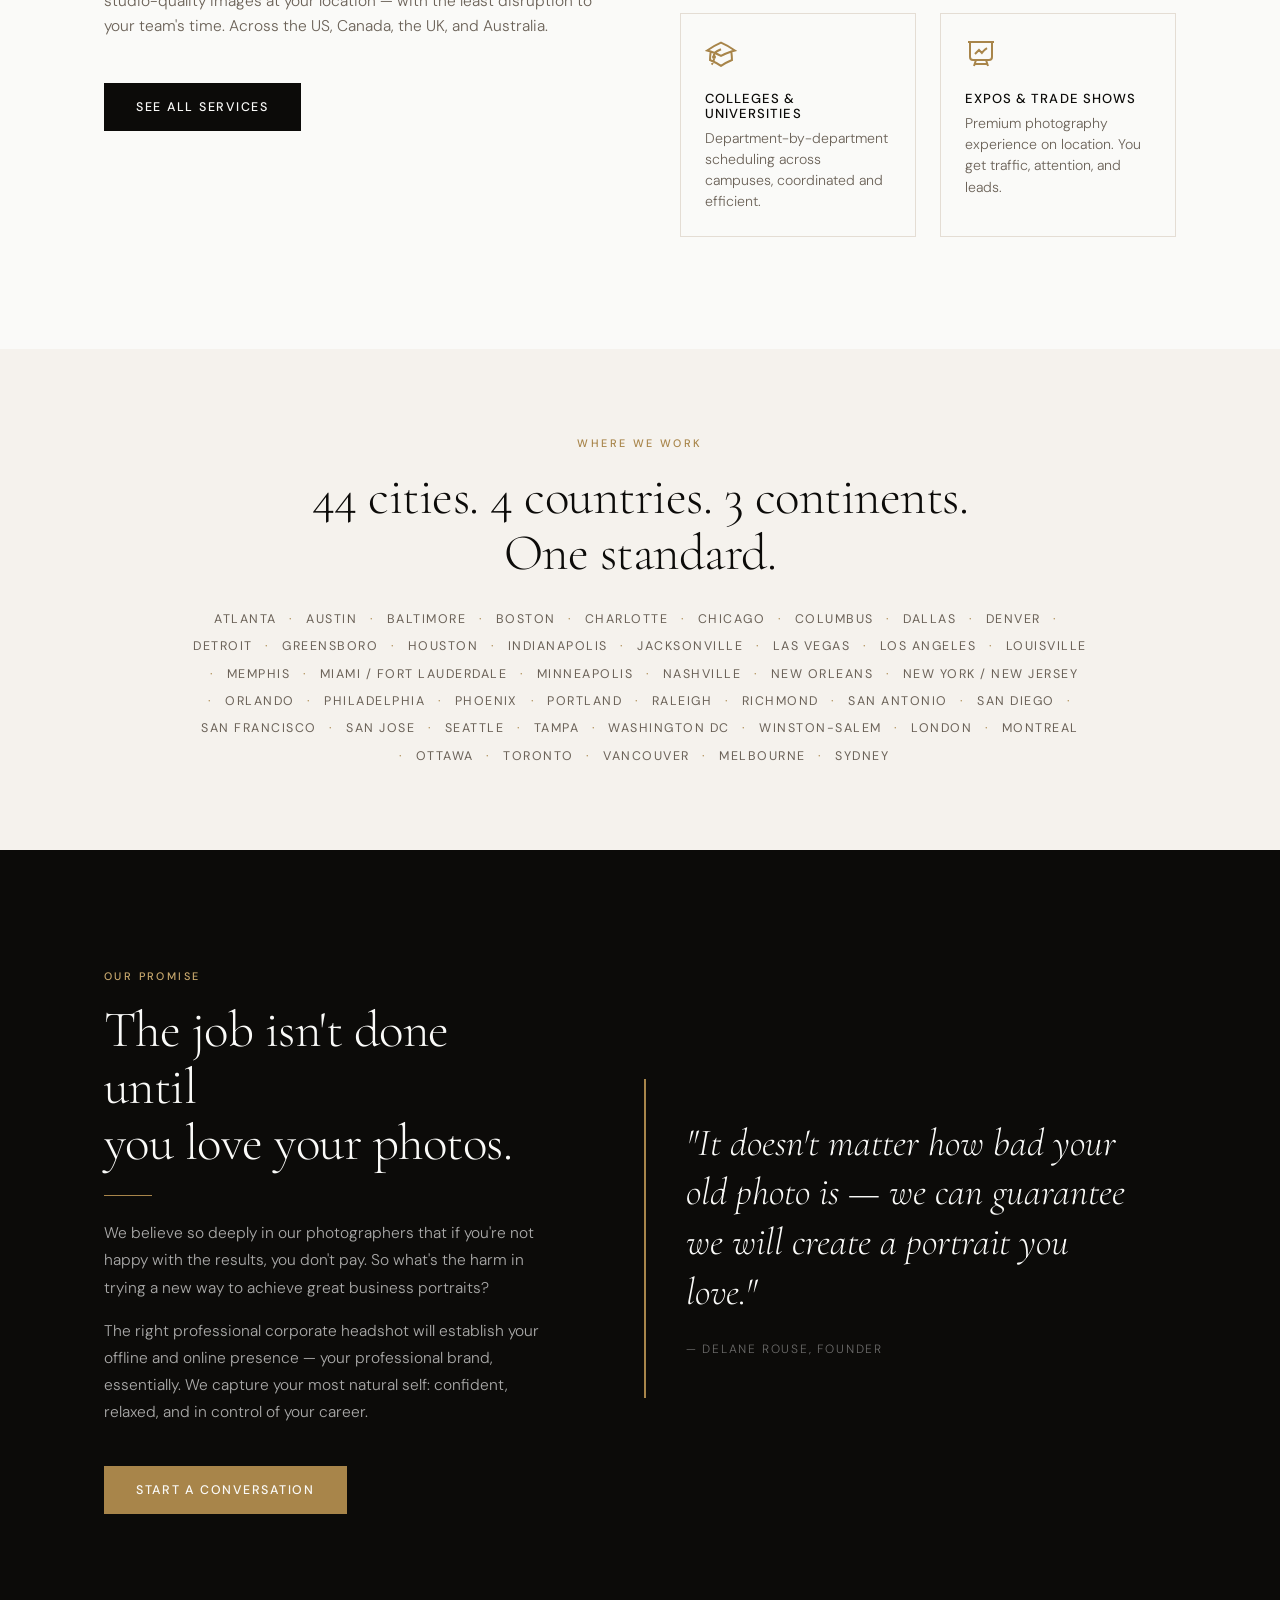
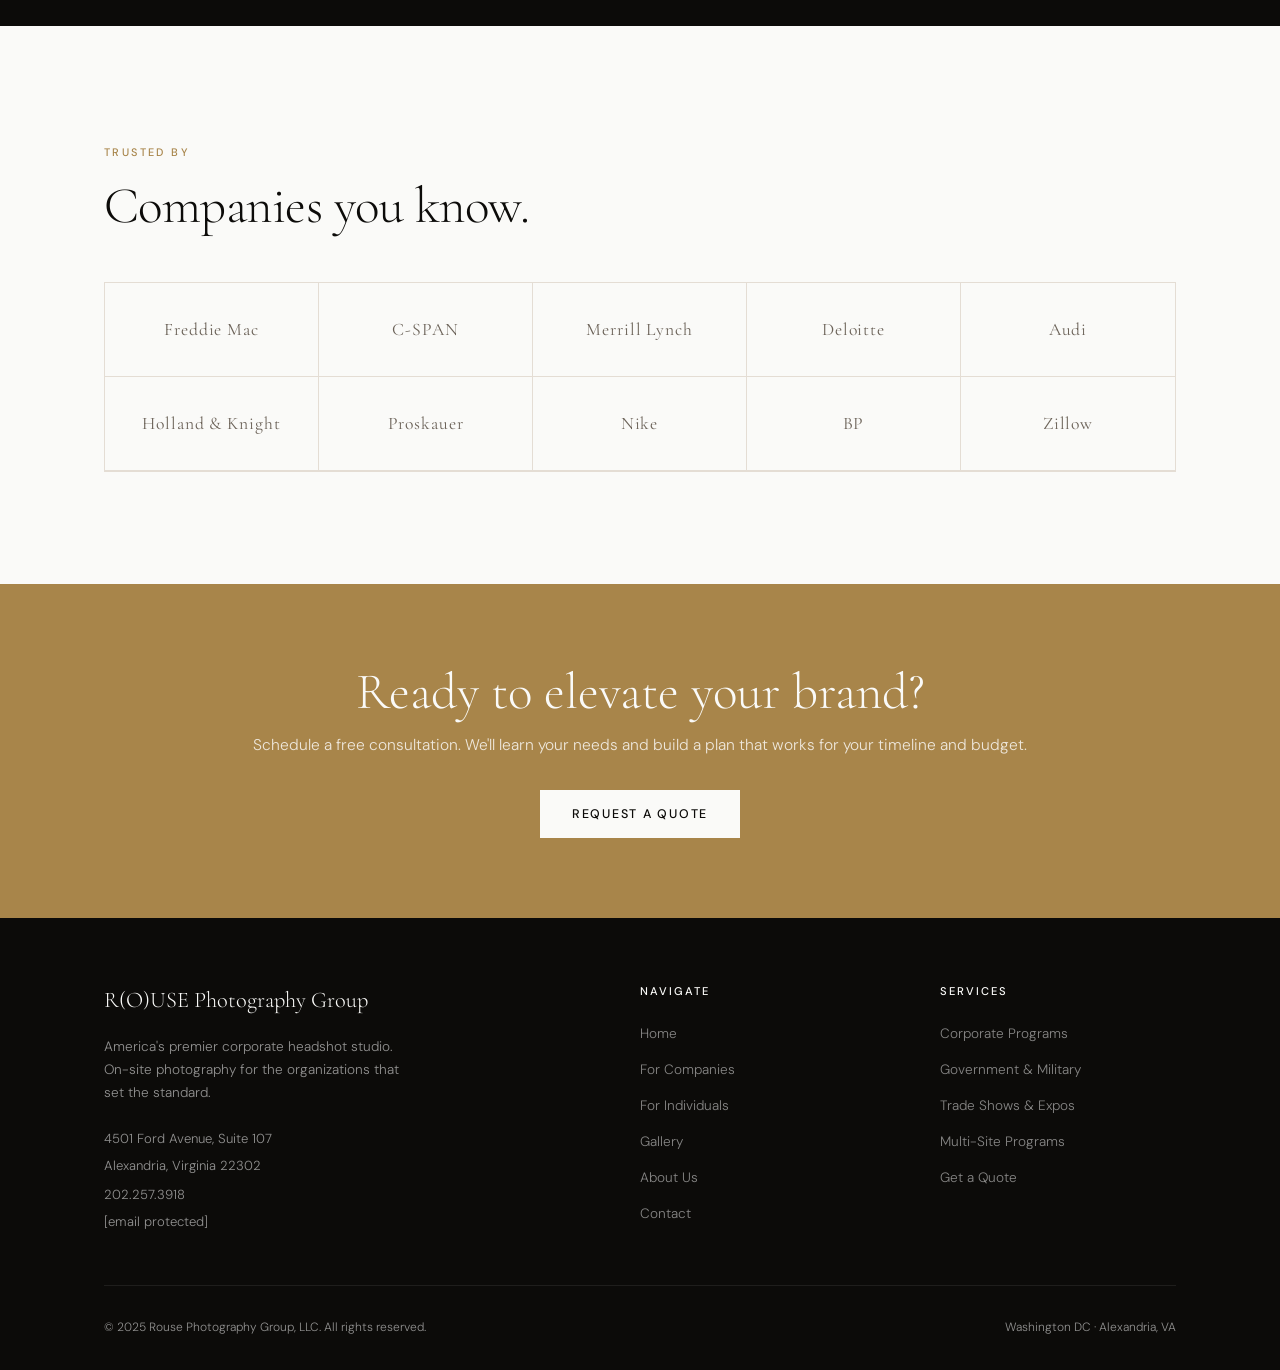
==== commit 3b93bc36: "Cities: 44 cities, 4 countries, 3 continents" ====
--- a/index.html
+++ b/index.html
@@ -4,7 +4,7 @@
   <meta charset="UTF-8" />
   <meta name="viewport" content="width=device-width, initial-scale=1.0" />
   <title>Rouse Photography Group | Corporate Headshots Nationwide</title>
-  <meta name="description" content="America's premier corporate headshot studio. On-site photography in 35+ cities for law firms, corporations, government agencies, and Fortune 500 companies." />
+  <meta name="description" content="America's premier corporate headshot studio. On-site photography in 44 cities for law firms, corporations, government agencies, and Fortune 500 companies." />
   <meta property="og:type" content="website" />
   <meta property="og:site_name" content="Rouse Photography Group" />
   <meta property="og:title" content="Rouse Photography Group | Corporate Headshots Nationwide" />
@@ -79,7 +79,7 @@
         <div class="stat-label">Career portraits</div>
       </div>
       <div>
-        <div class="stat-num">40+</div>
+        <div class="stat-num">44</div>
         <div class="stat-label">Cities served</div>
       </div>
       <div>
@@ -181,9 +181,9 @@
 <section class="cities-section section-pad-sm">
   <div class="container">
     <span class="eyebrow fade-up">Where We Work</span>
-    <h2 class="section-title fade-up">40+ cities.<br>One standard of excellence.</h2>
+    <h2 class="section-title fade-up">44 cities. 4 countries. 3 continents.<br>One standard.</h2>
     <p class="cities-list fade-up">
-      Atlanta <span>·</span> Austin <span>·</span> Baltimore <span>·</span> Boston <span>·</span> Charlotte <span>·</span> Chicago <span>·</span> Columbus <span>·</span> Dallas <span>·</span> Denver <span>·</span> Detroit <span>·</span> Houston <span>·</span> Indianapolis <span>·</span> Jacksonville <span>·</span> Las Vegas <span>·</span> Los Angeles <span>·</span> Louisville <span>·</span> Memphis <span>·</span> Miami / Fort Lauderdale <span>·</span> Minneapolis <span>·</span> Nashville <span>·</span> New Orleans <span>·</span> New York / New Jersey <span>·</span> Orlando <span>·</span> Philadelphia <span>·</span> Phoenix <span>·</span> Portland <span>·</span> Richmond <span>·</span> San Antonio <span>·</span> San Diego <span>·</span> San Francisco <span>·</span> San Jose <span>·</span> Seattle <span>·</span> Tampa <span>·</span> Washington DC <span>·</span> London <span>·</span> Toronto <span>·</span> Montreal <span>·</span> Vancouver <span>·</span> Sydney <span>·</span> Melbourne
+      Atlanta <span>·</span> Austin <span>·</span> Baltimore <span>·</span> Boston <span>·</span> Charlotte <span>·</span> Chicago <span>·</span> Columbus <span>·</span> Dallas <span>·</span> Denver <span>·</span> Detroit <span>·</span> Greensboro <span>·</span> Houston <span>·</span> Indianapolis <span>·</span> Jacksonville <span>·</span> Las Vegas <span>·</span> Los Angeles <span>·</span> Louisville <span>·</span> Memphis <span>·</span> Miami / Fort Lauderdale <span>·</span> Minneapolis <span>·</span> Nashville <span>·</span> New Orleans <span>·</span> New York / New Jersey <span>·</span> Orlando <span>·</span> Philadelphia <span>·</span> Phoenix <span>·</span> Portland <span>·</span> Raleigh <span>·</span> Richmond <span>·</span> San Antonio <span>·</span> San Diego <span>·</span> San Francisco <span>·</span> San Jose <span>·</span> Seattle <span>·</span> Tampa <span>·</span> Washington DC <span>·</span> Winston-Salem <span>·</span> London <span>·</span> Montreal <span>·</span> Ottawa <span>·</span> Toronto <span>·</span> Vancouver <span>·</span> Melbourne <span>·</span> Sydney
     </p>
   </div>
 </section>
@@ -272,7 +272,7 @@
       </div>
     </div>
     <div class="footer-bottom">
-      <span>© 2026 Rouse Photography Group, LLC. All rights reserved.</span>
+      <span>© 2025 Rouse Photography Group, LLC. All rights reserved.</span>
       <span>Washington DC · Alexandria, VA</span>
     </div>
   </div>
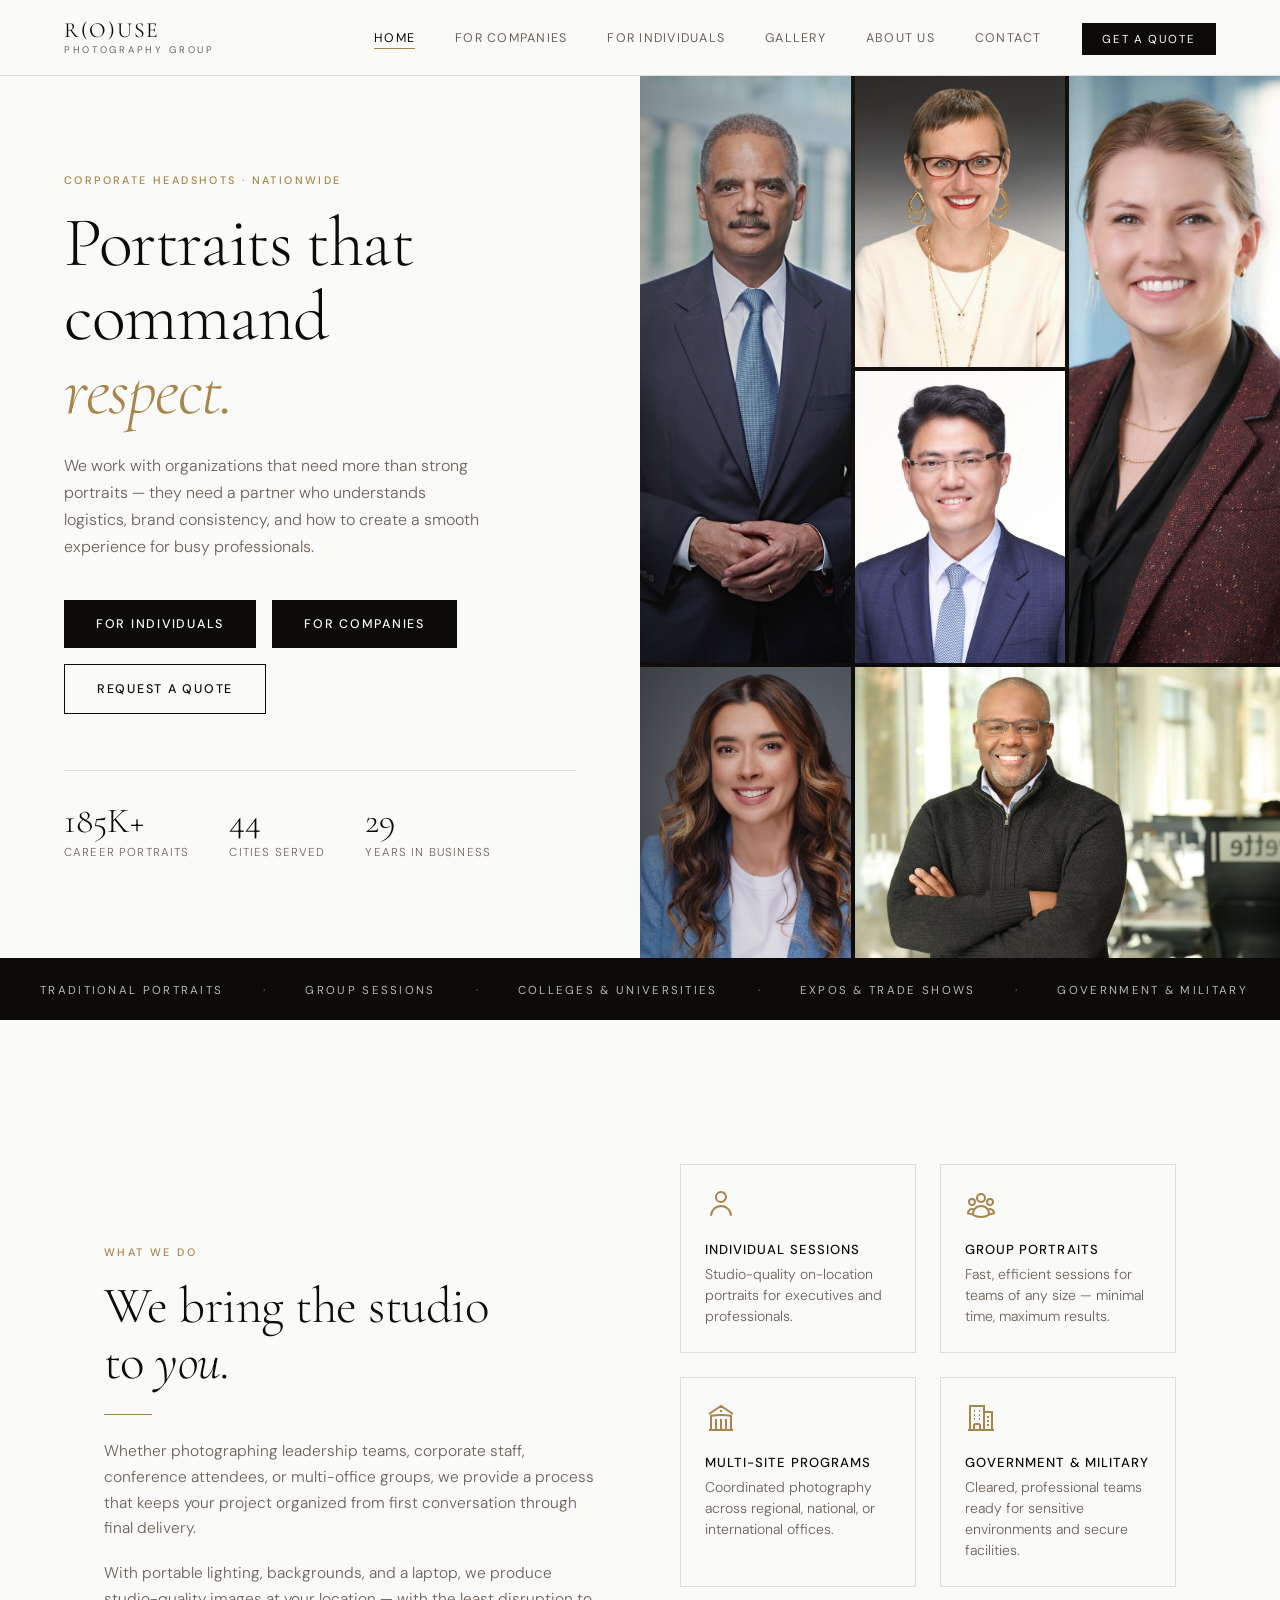
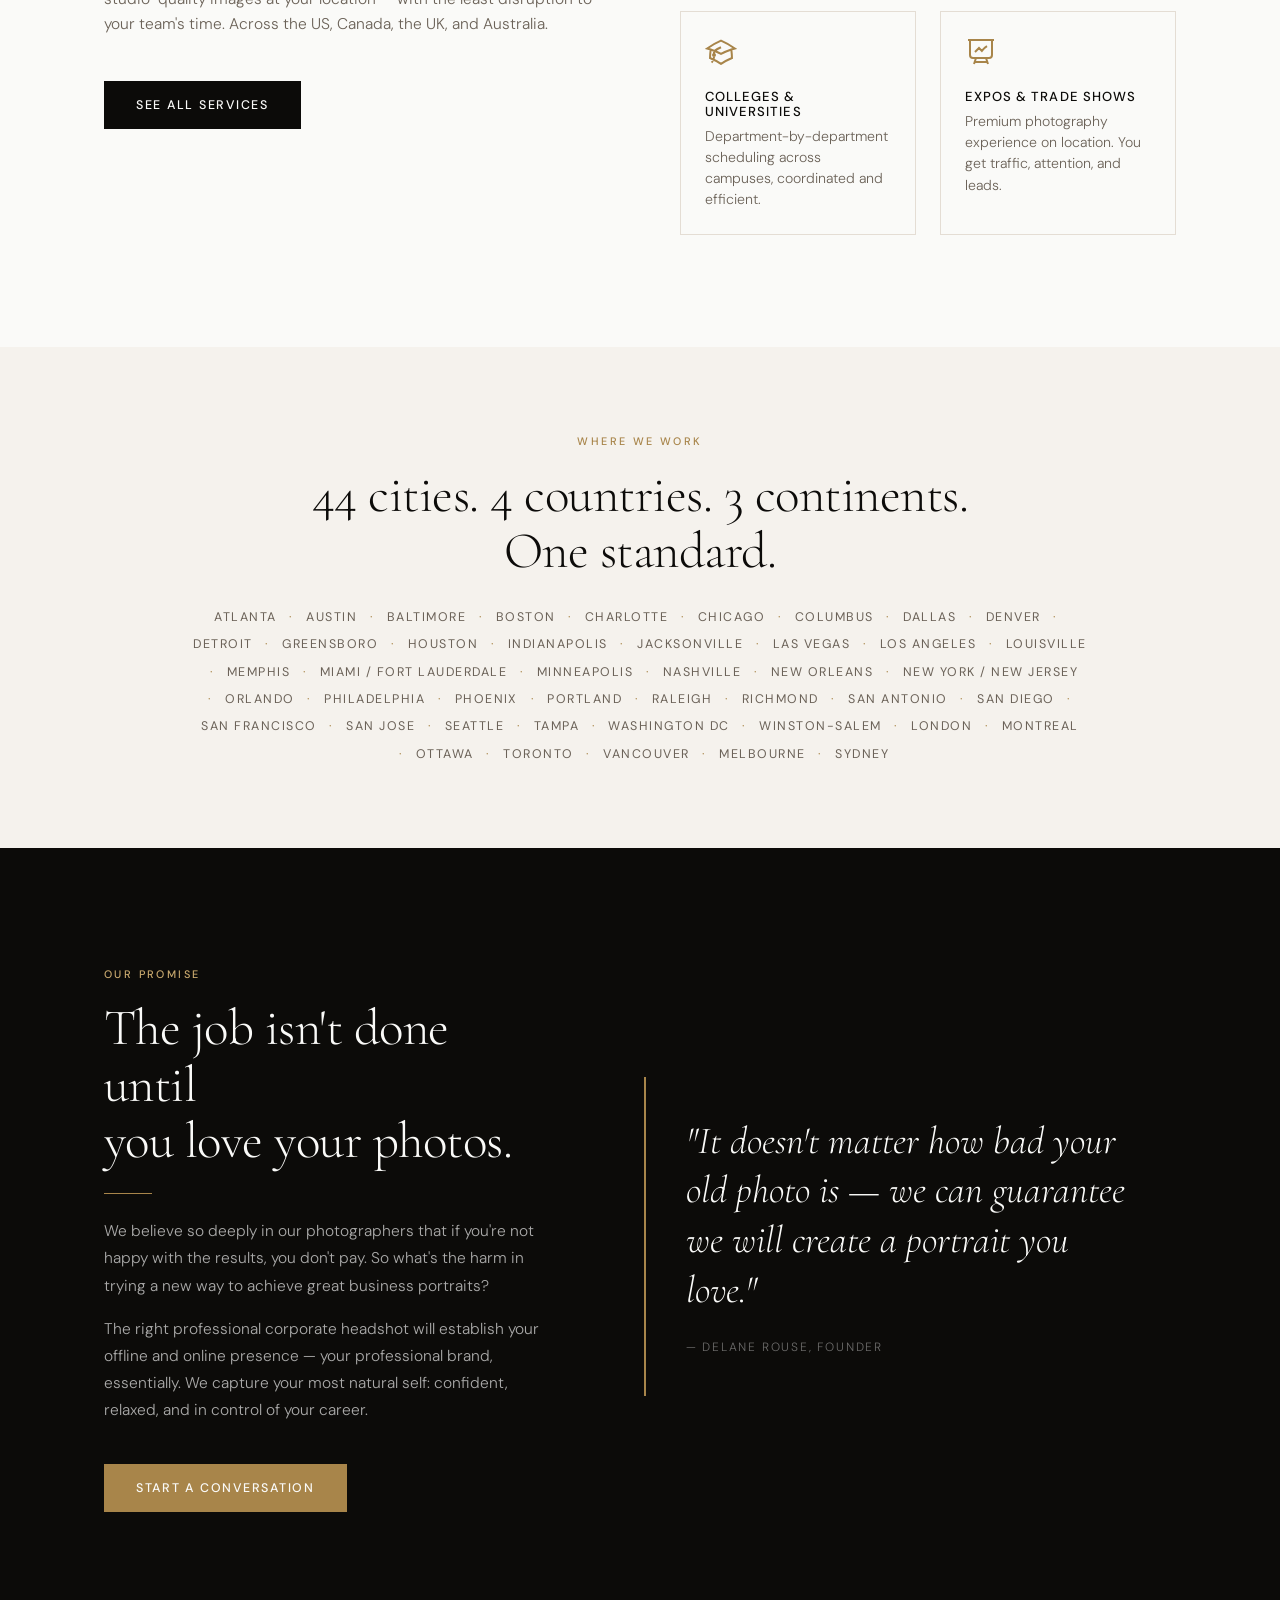
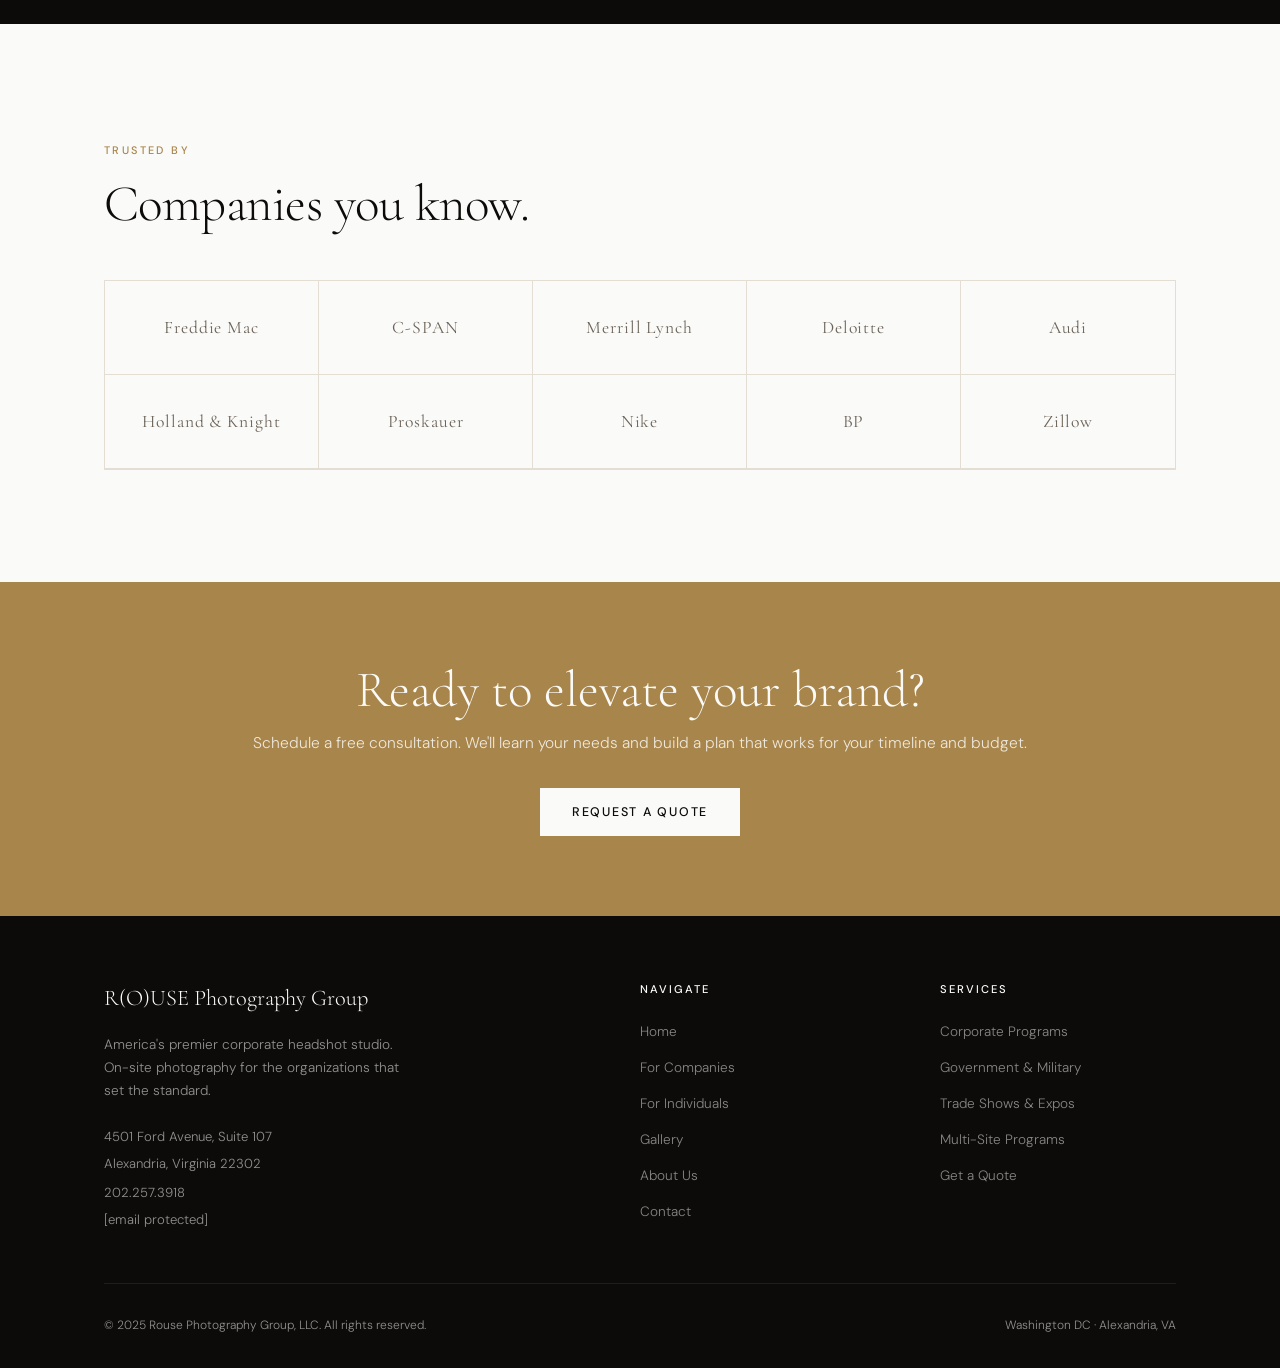
==== commit 236d1458: "Hero buttons: individuals, companies, quote" ====
--- a/index.html
+++ b/index.html
@@ -69,9 +69,9 @@
       We work with organizations that need more than strong portraits — they need a partner who understands logistics, brand consistency, and how to create a smooth experience for busy professionals.
     </p>
     <div class="hero-actions">
-      <a href="contact.html" class="btn btn-primary">Request a Quote</a>
-      <a href="for-companies.html" class="btn btn-outline">For Companies</a>
-      <a href="individuals.html" class="btn btn-outline">For Individuals</a>
+      <a href="individuals.html" class="btn btn-primary">For Individuals</a>
+      <a href="for-companies.html" class="btn btn-primary">For Companies</a>
+      <a href="contact.html" class="btn btn-outline">Request a Quote</a>
     </div>
     <div class="hero-stats">
       <div>
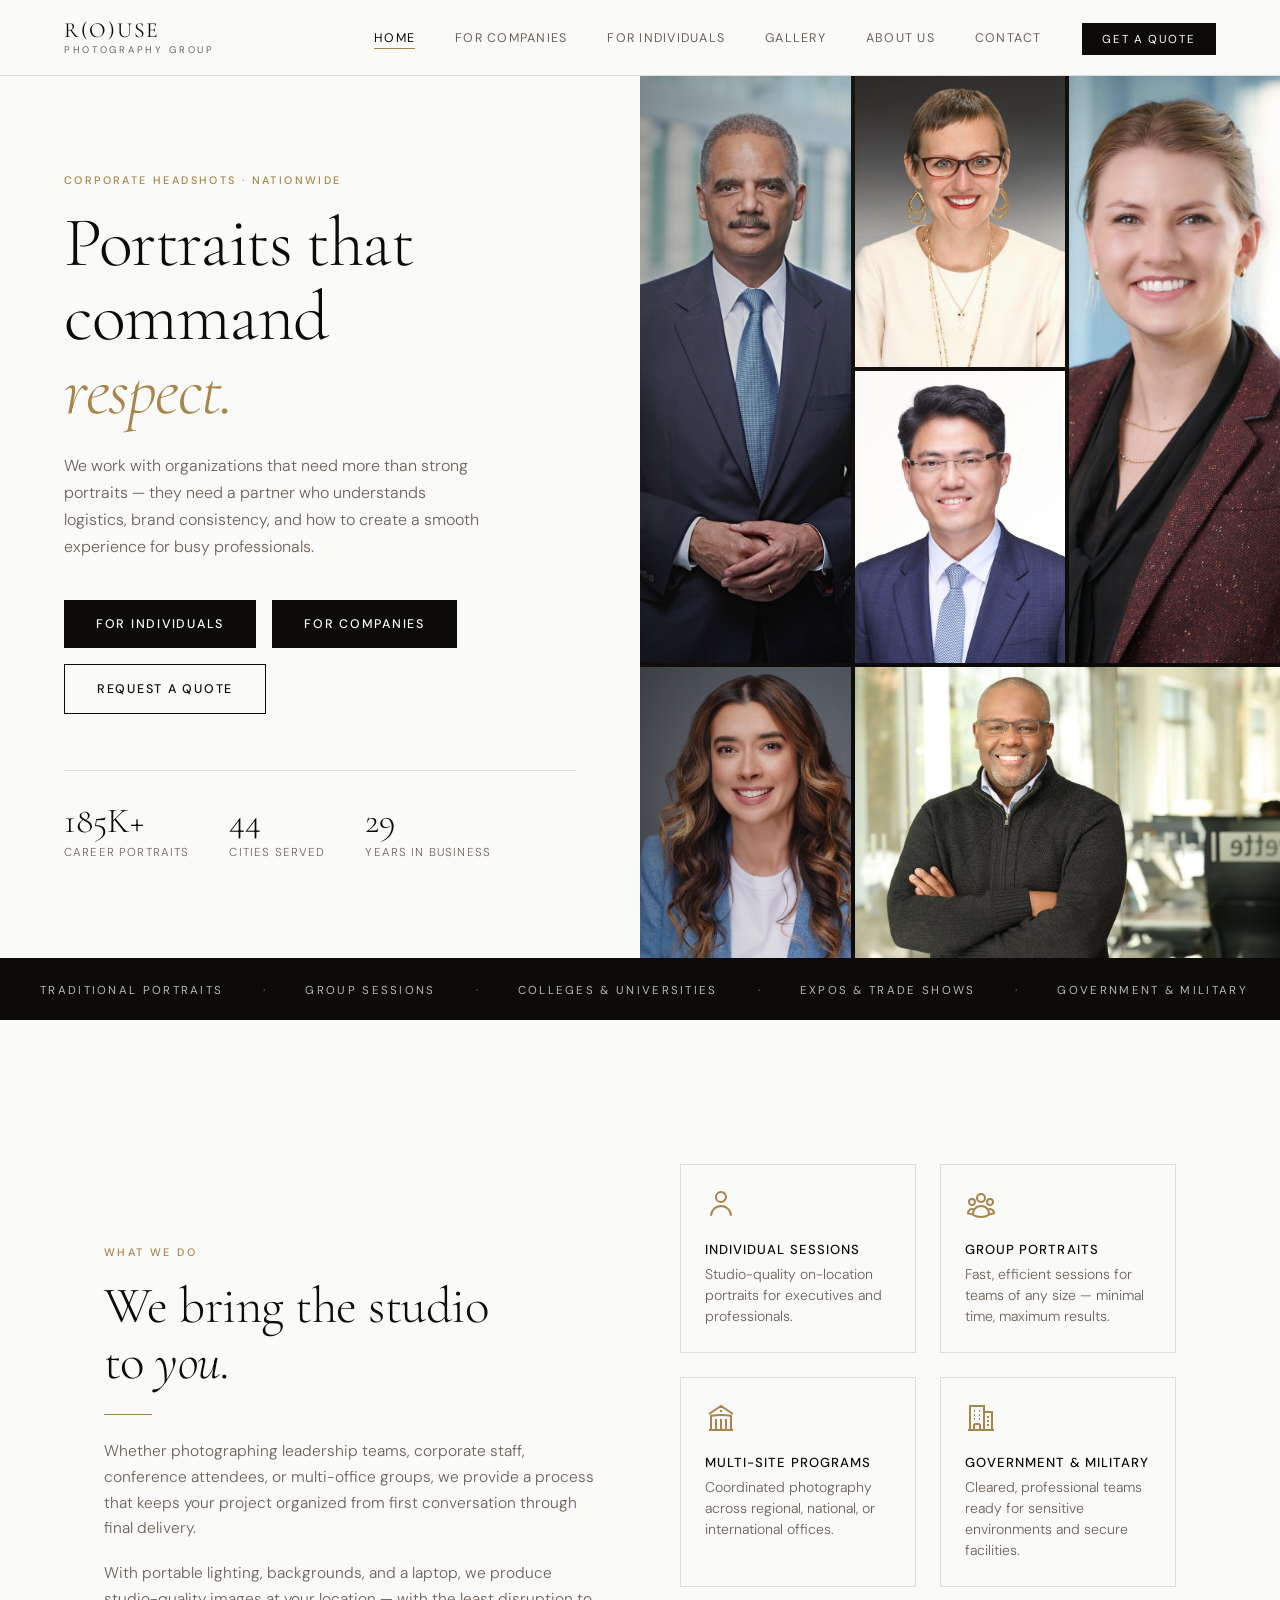
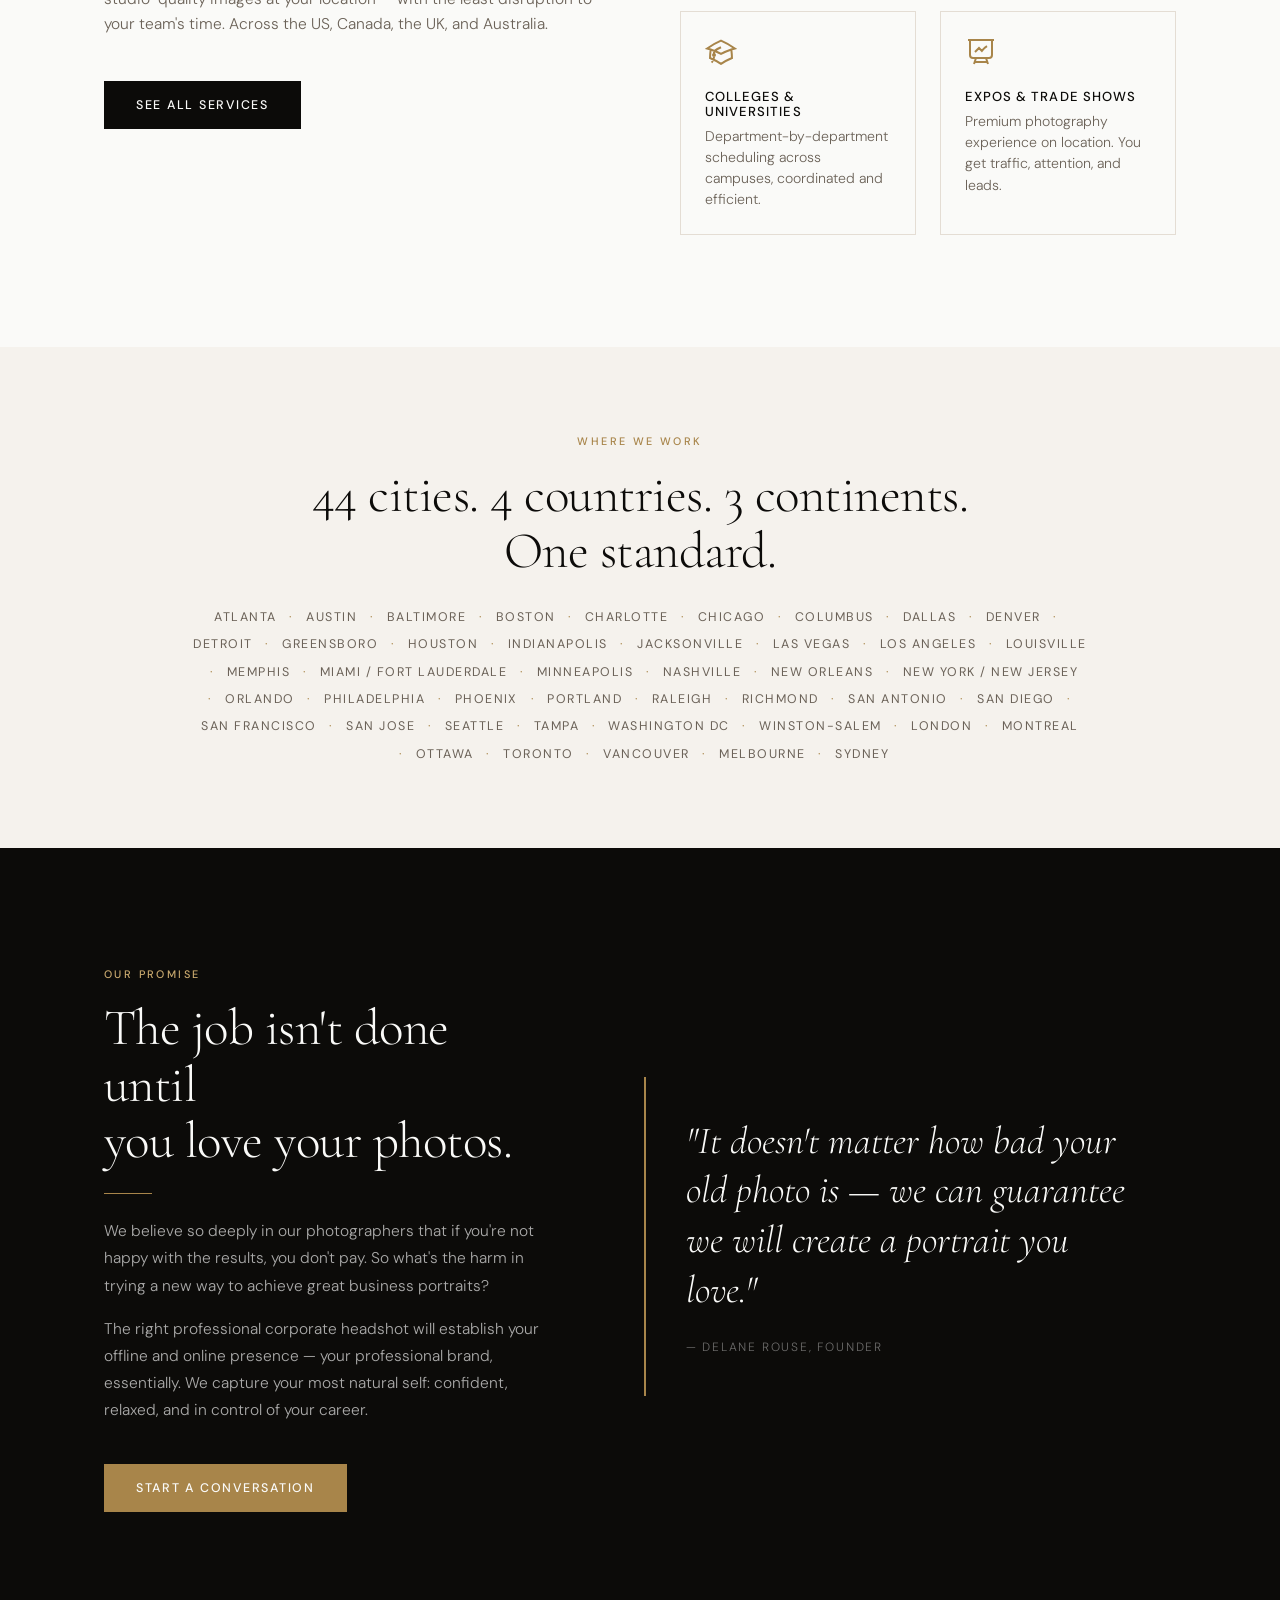
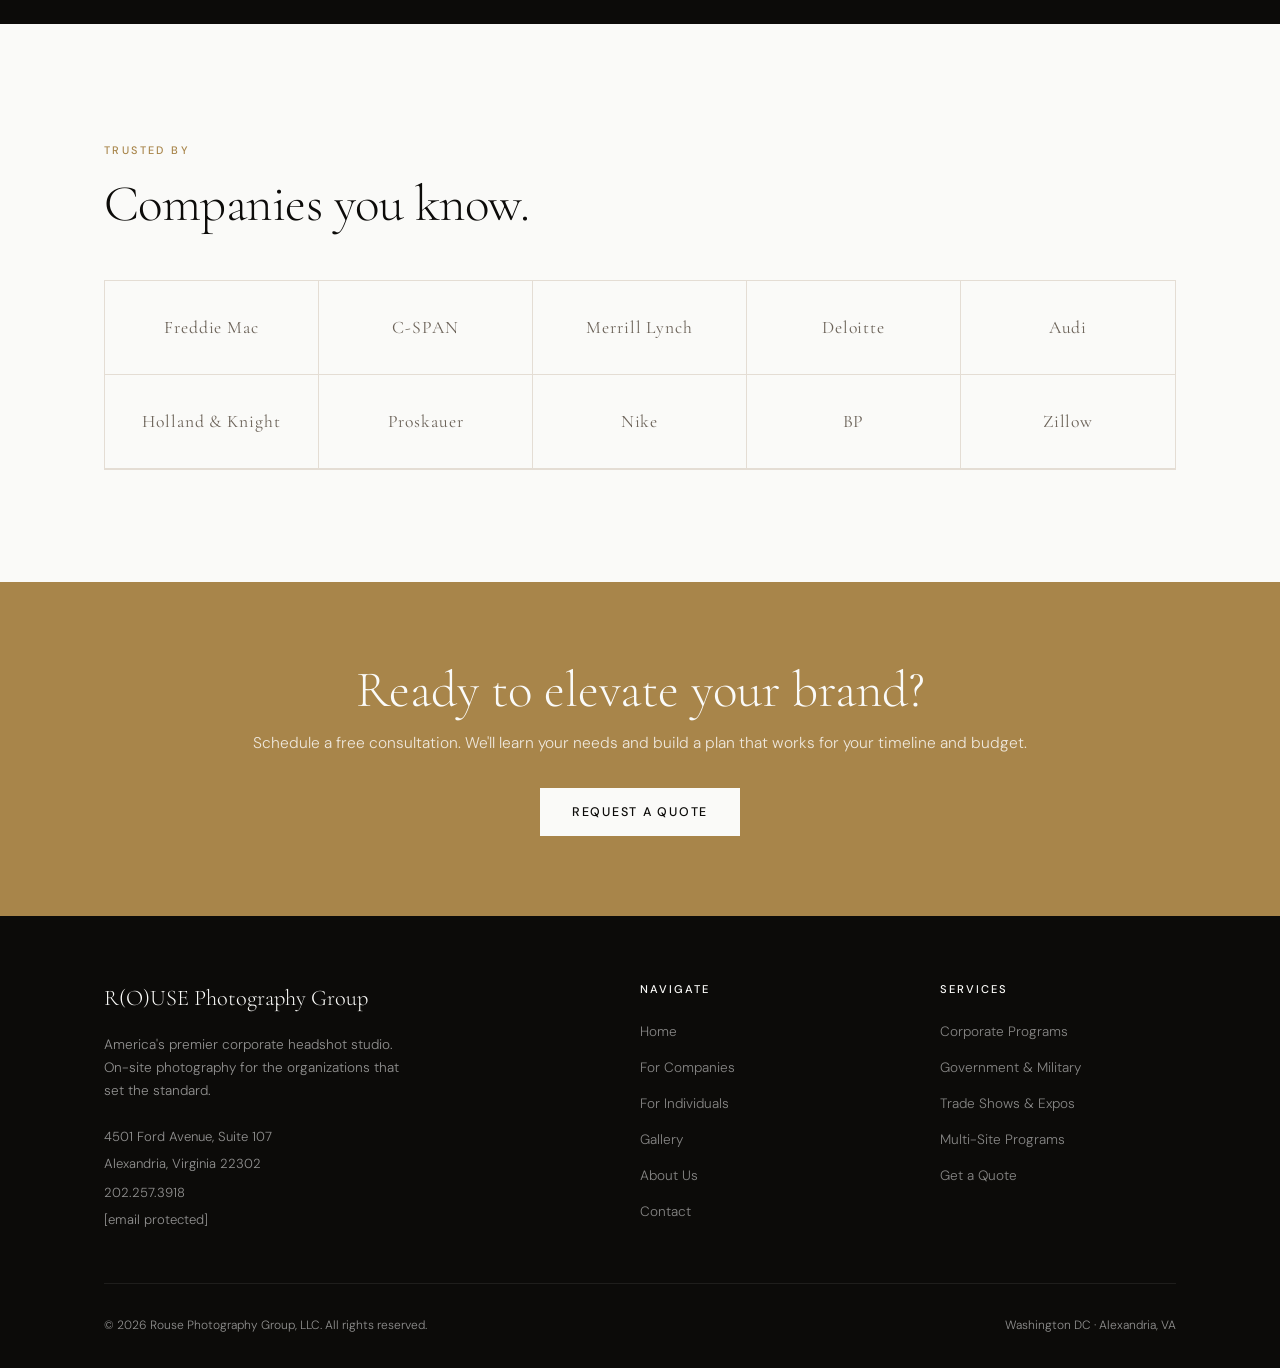
==== commit 82ee540c: "Fix copyright year in homepage footer" ====
--- a/index.html
+++ b/index.html
@@ -23,6 +23,39 @@
     .mosaic-cell img { width: 100%; height: 100%; object-fit: cover; object-position: 50% 25%; display: block; }
     .hero-overlay { background: linear-gradient(90deg, rgba(12,11,9,0.25) 0%, transparent 35%), linear-gradient(135deg, rgba(168,133,74,0.10) 0%, transparent 60%); }
   </style>
+  <link rel="canonical" href="https://rousephotographygroup.com/" />
+  <script type="application/ld+json">
+  {
+    "@context": "https://schema.org",
+    "@type": "ProfessionalService",
+    "@id": "https://rousephotographygroup.com/#business",
+    "name": "Rouse Photography Group",
+    "alternateName": "DC Corporate Headshots",
+    "description": "Corporate headshot studio founded in 1997. On-site photography for law firms, associations, and government organizations in 44 markets, plus Signature Sessions at the Alexandria, Virginia studio.",
+    "url": "https://rousephotographygroup.com/",
+    "image": "https://rousephotographygroup.com/images/og/og-home.jpg",
+    "telephone": "+1-202-257-3918",
+    "foundingDate": "1997",
+    "priceRange": "$$$",
+    "address": {
+      "@type": "PostalAddress",
+      "streetAddress": "4501 Ford Avenue, Suite 107",
+      "addressLocality": "Alexandria",
+      "addressRegion": "VA",
+      "postalCode": "22302",
+      "addressCountry": "US"
+    },
+    "areaServed": {
+      "@type": "Country",
+      "name": "United States"
+    },
+    "knowsAbout": [
+      "Corporate headshots",
+      "Executive portraits",
+      "On-site team photography"
+    ]
+  }
+  </script>
 </head>
 <body>
 
@@ -272,7 +305,7 @@
       </div>
     </div>
     <div class="footer-bottom">
-      <span>© 2025 Rouse Photography Group, LLC. All rights reserved.</span>
+      <span>© 2026 Rouse Photography Group, LLC. All rights reserved.</span>
       <span>Washington DC · Alexandria, VA</span>
     </div>
   </div>
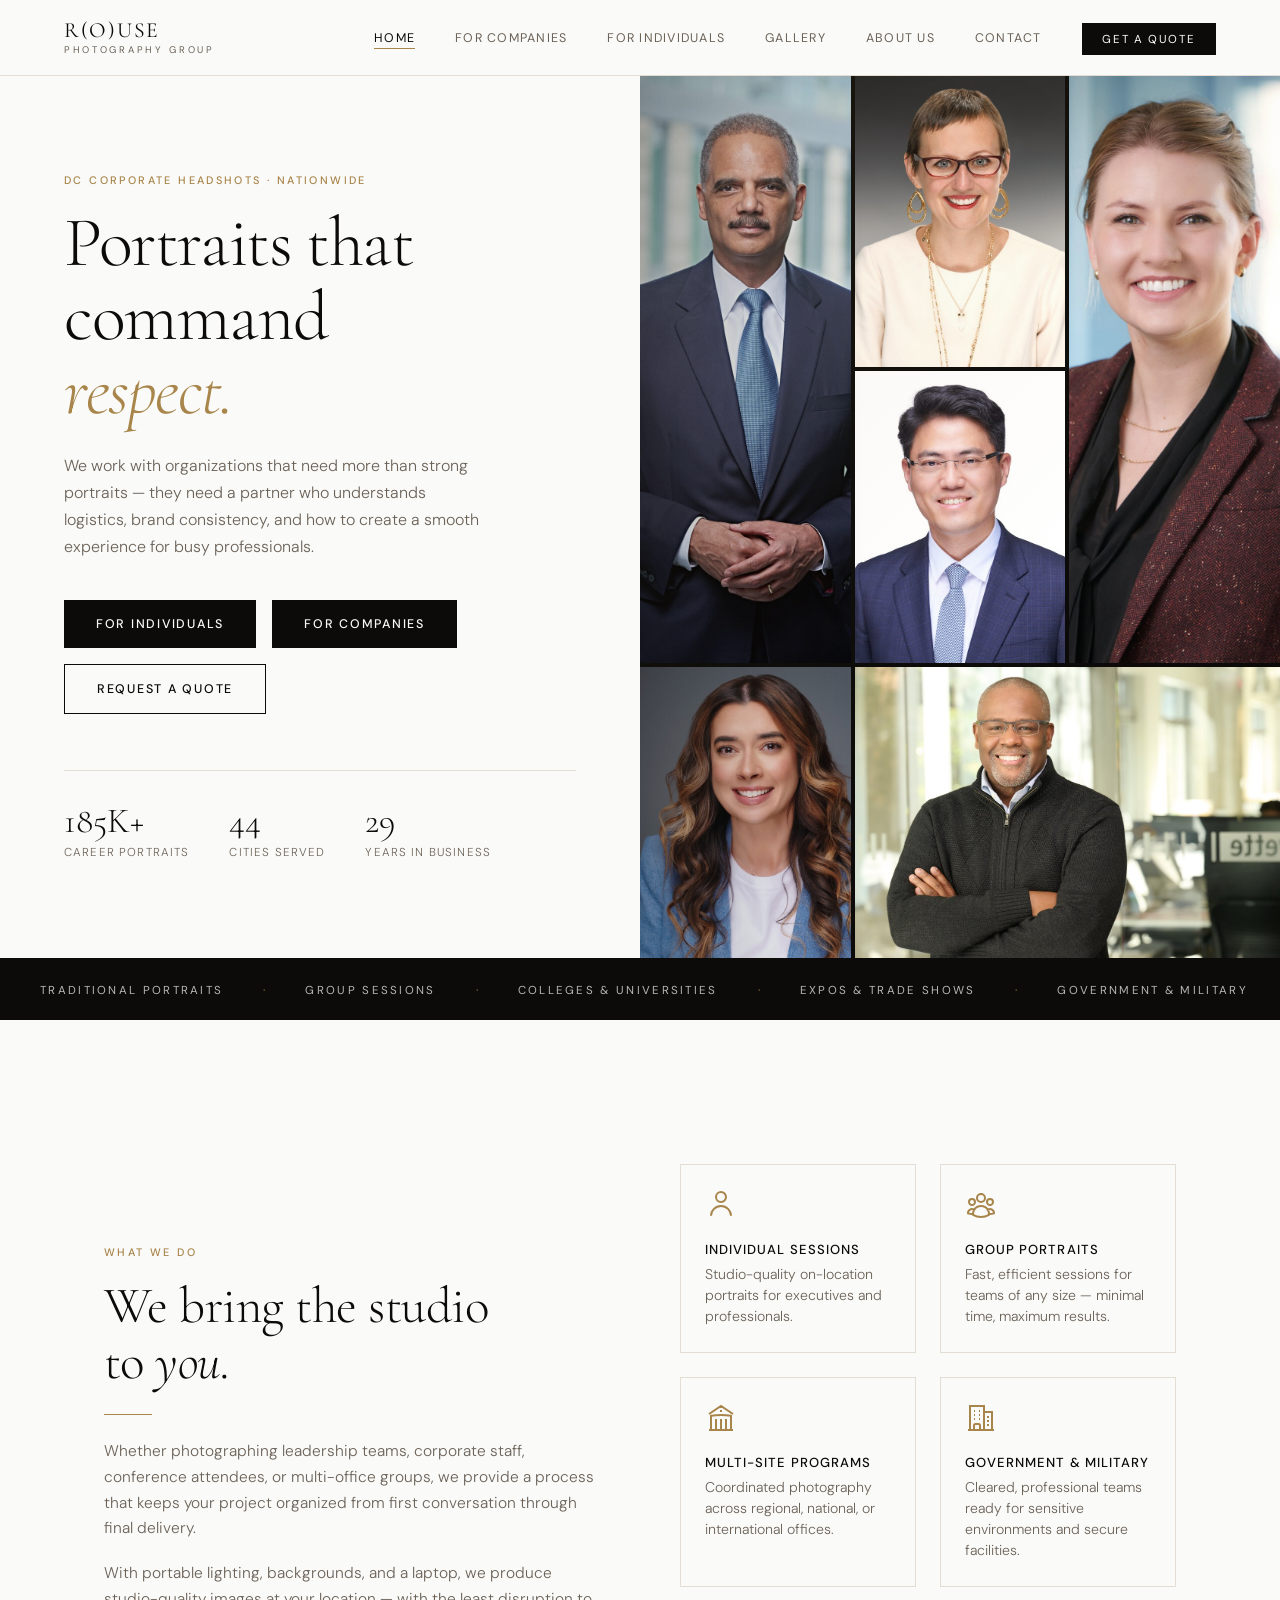
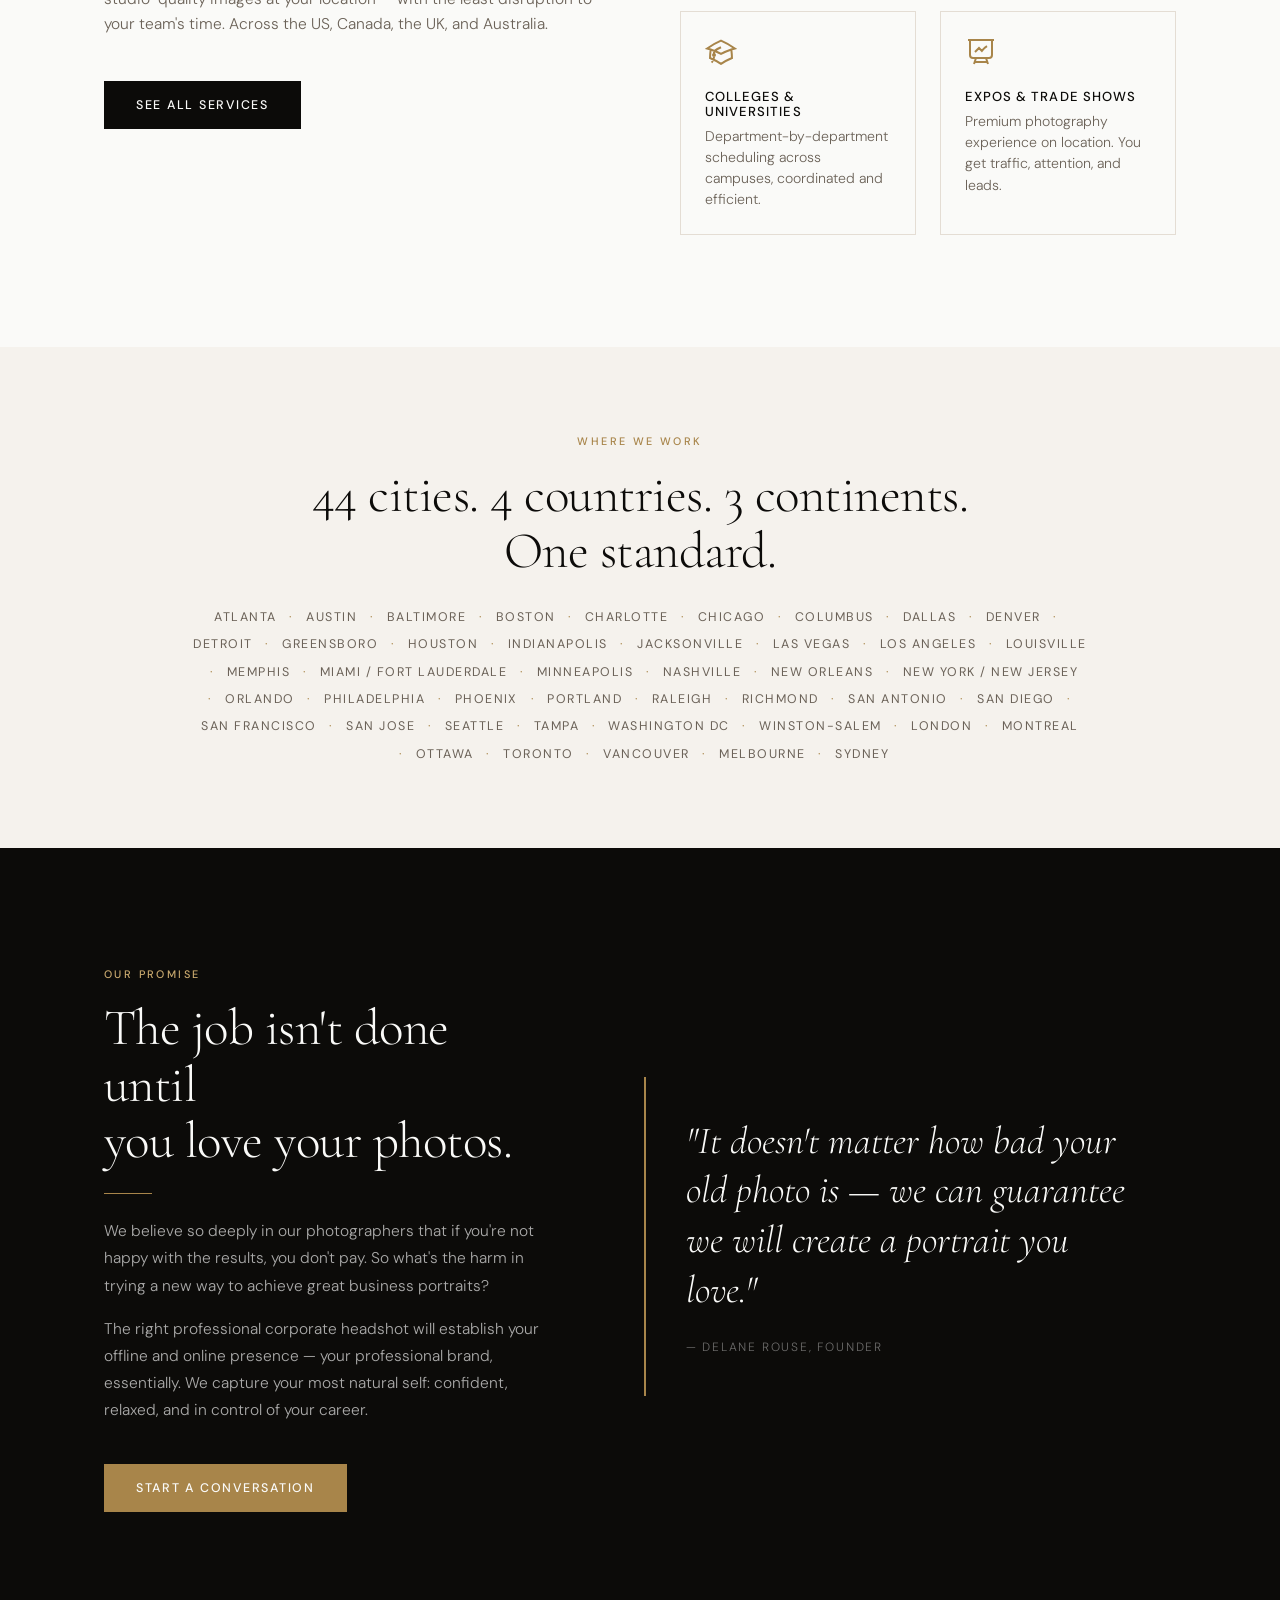
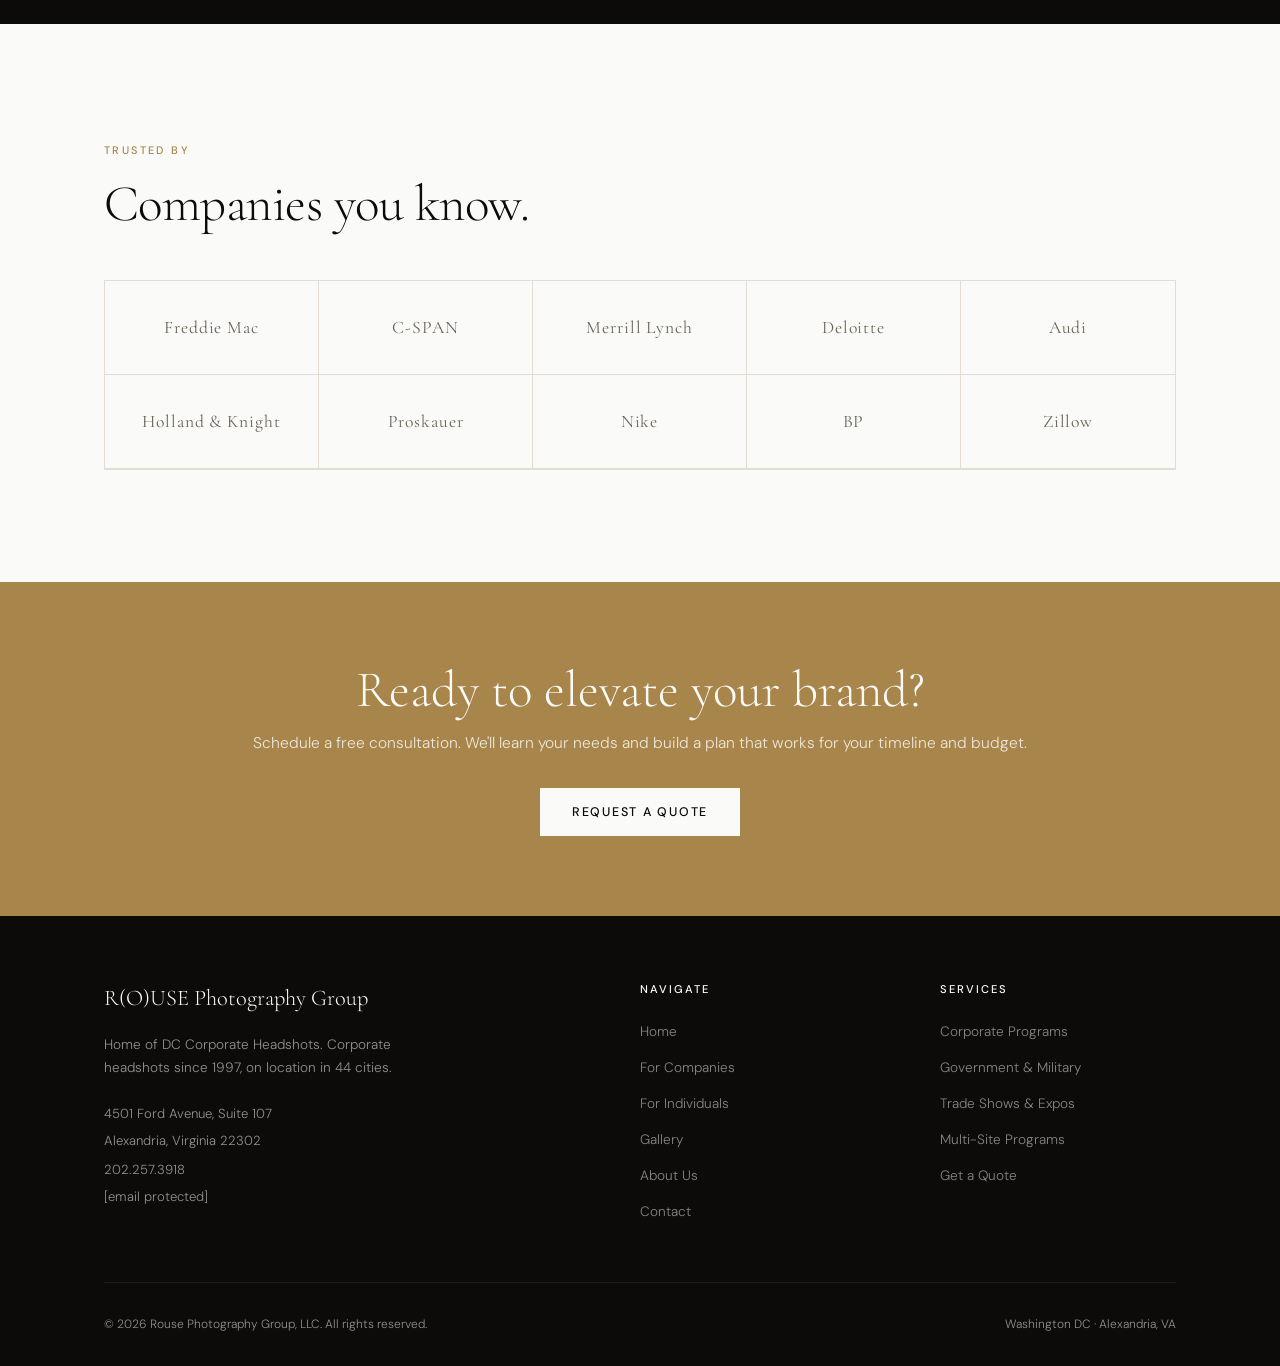
==== commit a617a08b: "Add DC Corporate Headshots brand to homepage title, meta, hero, footer" ====
--- a/index.html
+++ b/index.html
@@ -3,18 +3,18 @@
 <head>
   <meta charset="UTF-8" />
   <meta name="viewport" content="width=device-width, initial-scale=1.0" />
-  <title>Rouse Photography Group | Corporate Headshots Nationwide</title>
-  <meta name="description" content="America's premier corporate headshot studio. On-site photography in 44 cities for law firms, corporations, government agencies, and Fortune 500 companies." />
+  <title>DC Corporate Headshots | Rouse Photography Group</title>
+  <meta name="description" content="DC Corporate Headshots by Rouse Photography Group. Executive and team portraits at our Alexandria, VA studio and on-site in 44 cities. Est. 1997." />
   <meta property="og:type" content="website" />
   <meta property="og:site_name" content="Rouse Photography Group" />
-  <meta property="og:title" content="Rouse Photography Group | Corporate Headshots Nationwide" />
+  <meta property="og:title" content="DC Corporate Headshots | Rouse Photography Group" />
   <meta property="og:description" content="Portraits that command respect. On-site corporate headshots for law firms, associations, and government, plus Signature Sessions at our Alexandria, VA studio. Est. 1997." />
   <meta property="og:url" content="https://rousephotographygroup.com/" />
   <meta property="og:image" content="https://rousephotographygroup.com/images/og/og-home.jpg" />
   <meta property="og:image:width" content="1200" />
   <meta property="og:image:height" content="630" />
   <meta name="twitter:card" content="summary_large_image" />
-  <meta name="twitter:title" content="Rouse Photography Group | Corporate Headshots Nationwide" />
+  <meta name="twitter:title" content="DC Corporate Headshots | Rouse Photography Group" />
   <meta name="twitter:description" content="Portraits that command respect. On-site corporate headshots for law firms, associations, and government, plus Signature Sessions at our Alexandria, VA studio. Est. 1997." />
   <meta name="twitter:image" content="https://rousephotographygroup.com/images/og/og-home.jpg" />
   <link rel="stylesheet" href="style.css" />
@@ -92,7 +92,7 @@
 <!-- HERO -->
 <section class="hero">
   <div class="hero-content">
-    <span class="eyebrow">Corporate Headshots · Nationwide</span>
+    <span class="eyebrow">DC Corporate Headshots · Nationwide</span>
     <h1 class="hero-title">
       Portraits that<br>
       command<br>
@@ -276,7 +276,7 @@
     <div class="footer-inner">
       <div>
         <div class="footer-brand">R(O)USE Photography Group</div>
-        <p class="footer-desc">America's premier corporate headshot studio. On-site photography for the organizations that set the standard.</p>
+        <p class="footer-desc">Home of DC Corporate Headshots. Corporate headshots since 1997, on location in 44 cities.</p>
         <p class="footer-contact-line">4501 Ford Avenue, Suite 107</p>
         <p class="footer-contact-line">Alexandria, Virginia 22302</p>
         <p class="footer-contact-line" style="margin-top:0.5rem;"><a href="tel:2022573918">202.257.3918</a></p>
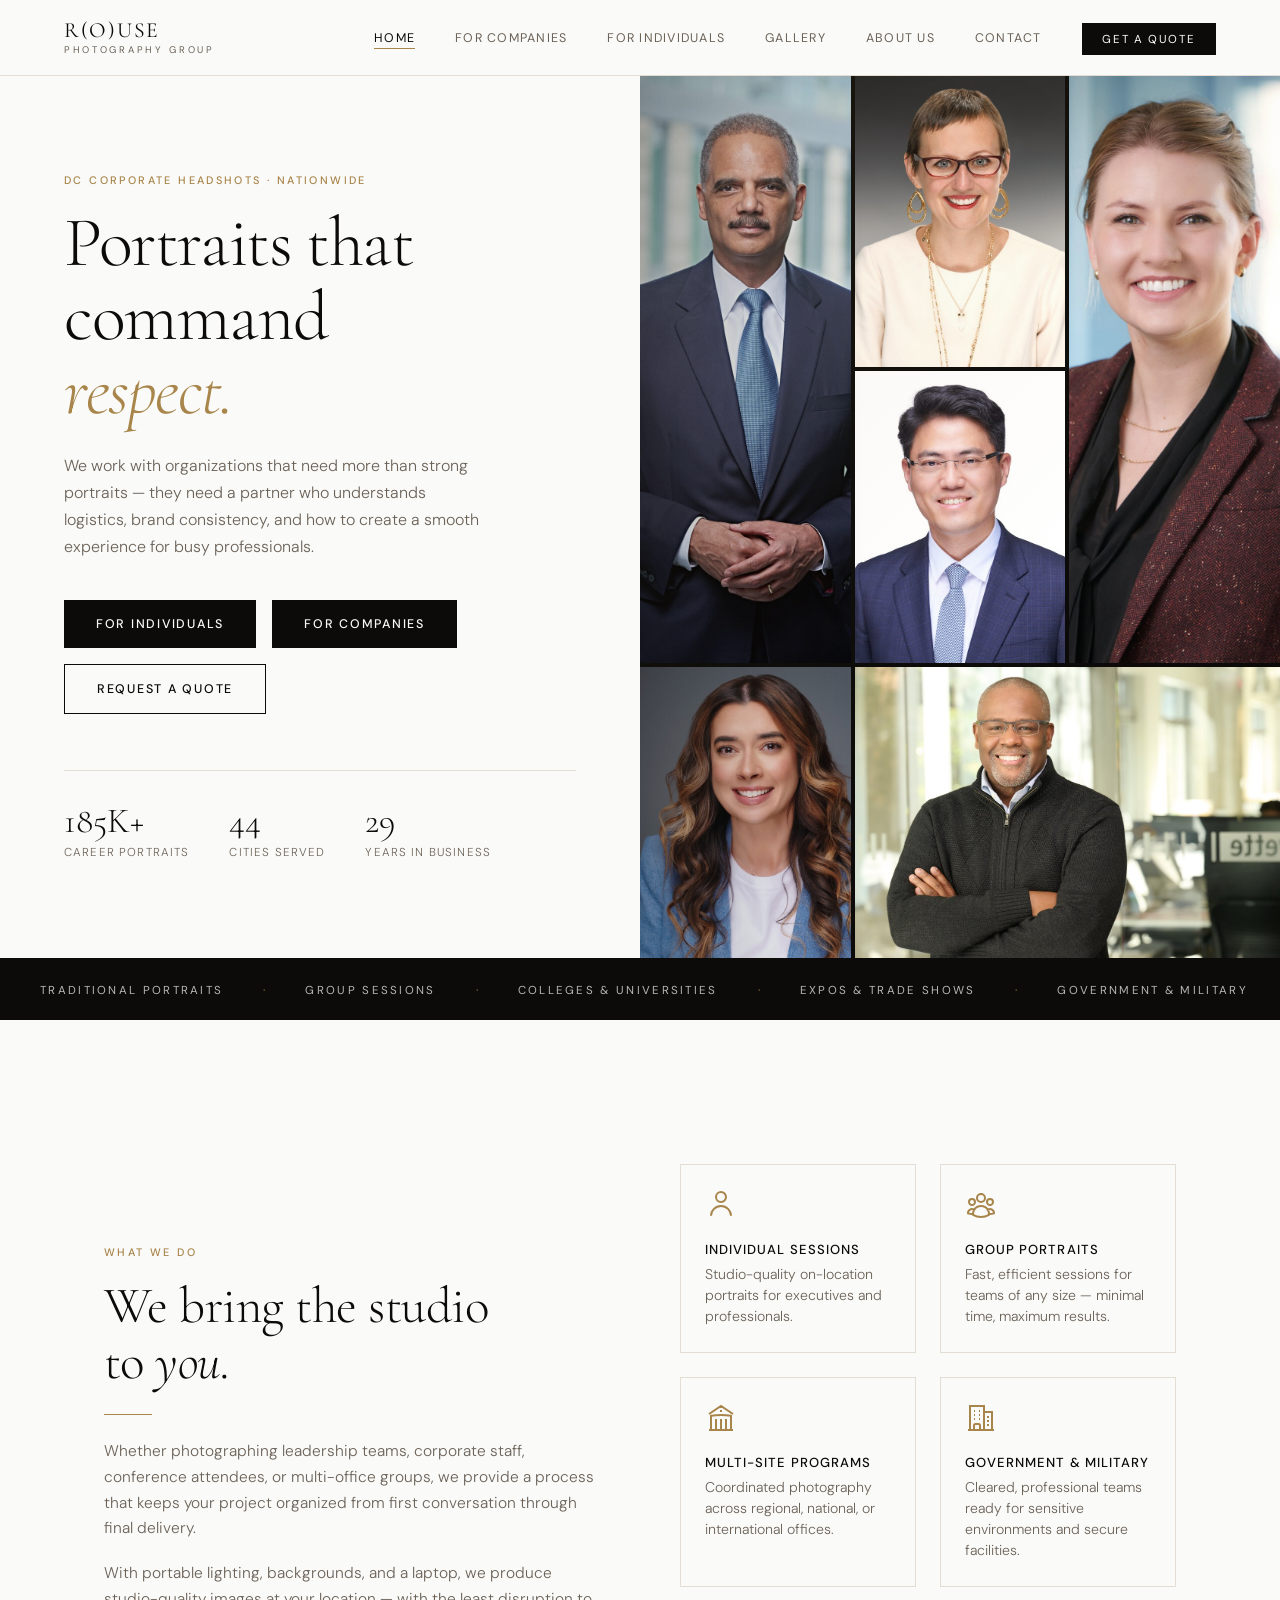
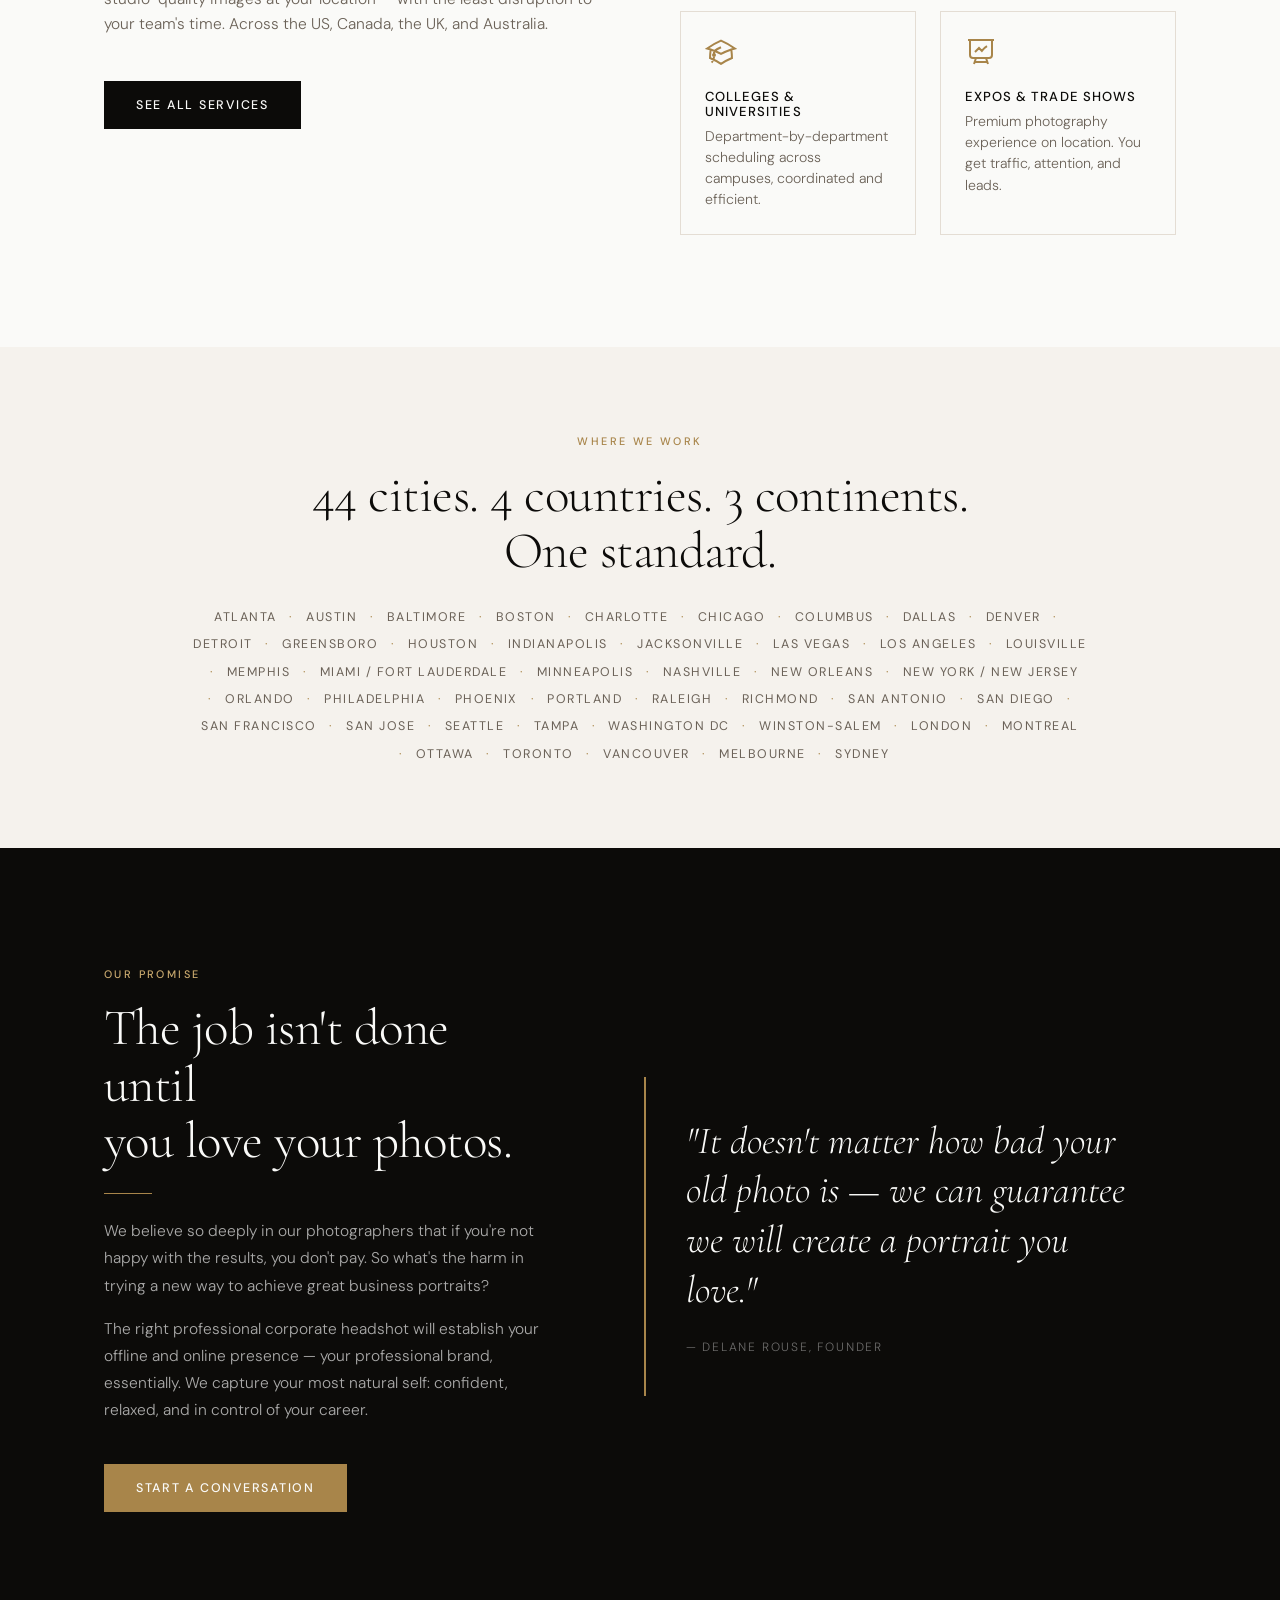
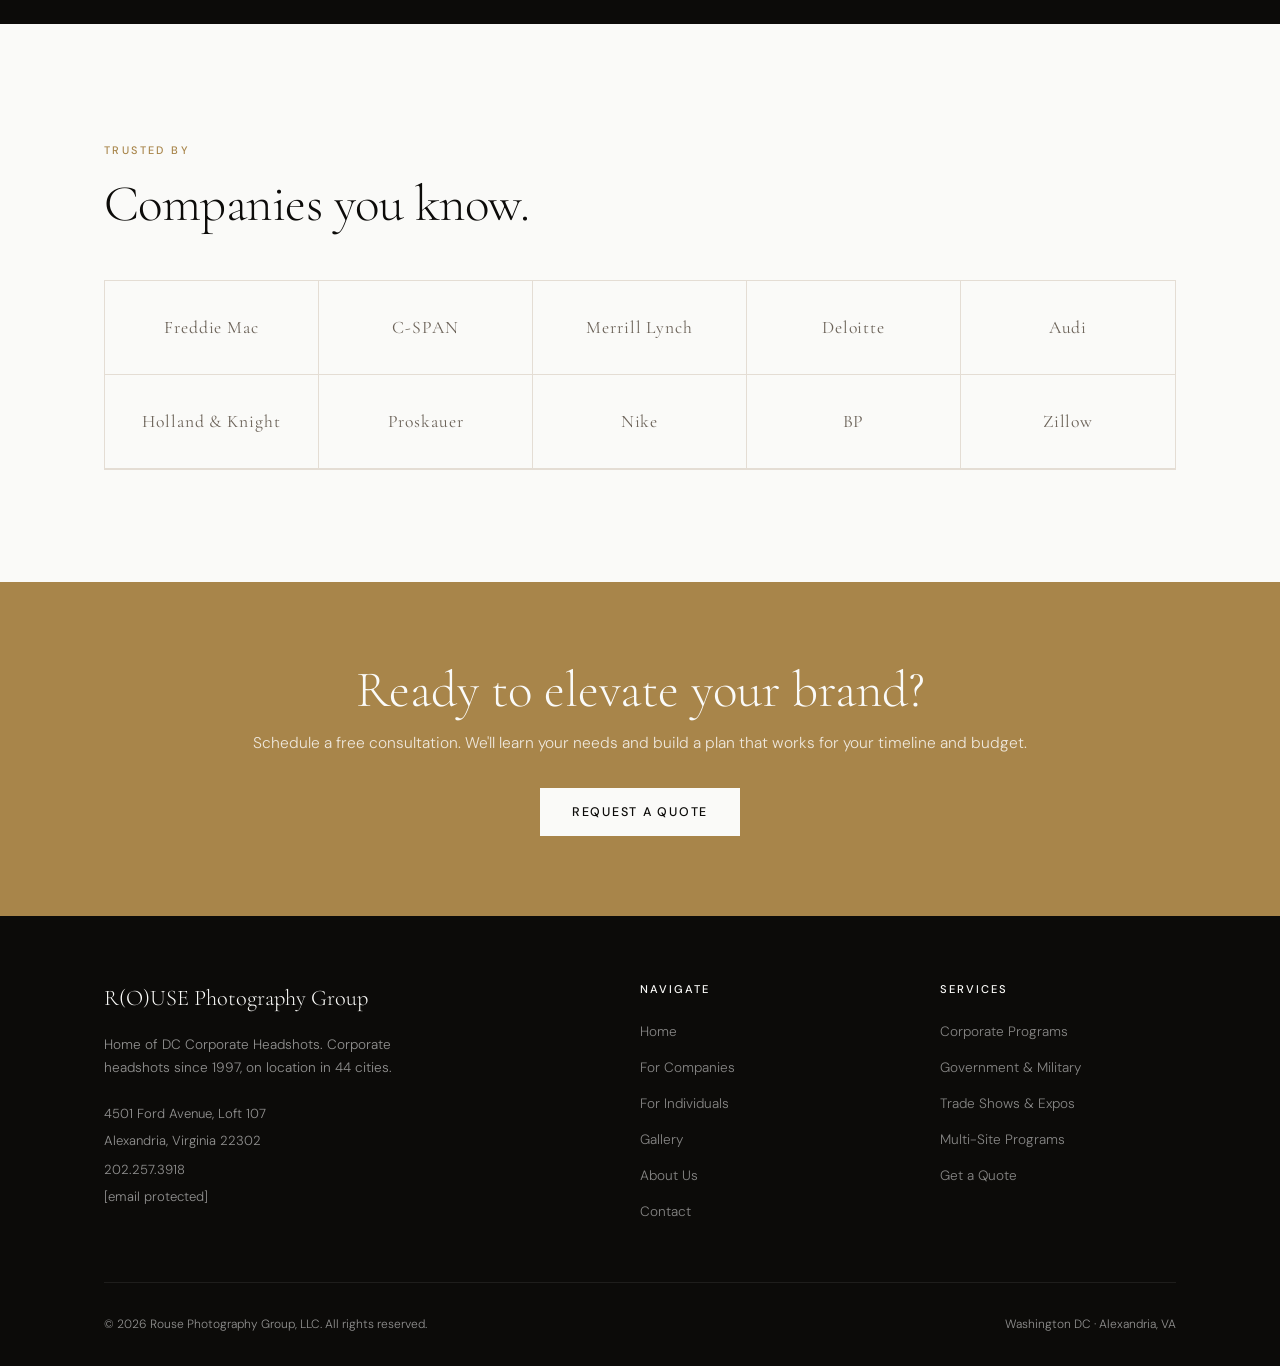
==== commit 15ce82a9: "Change studio address from Suite 107 to Loft 107 to match building and Google Business Profile Co-Au" ====
--- a/index.html
+++ b/index.html
@@ -39,7 +39,7 @@
     "priceRange": "$$$",
     "address": {
       "@type": "PostalAddress",
-      "streetAddress": "4501 Ford Avenue, Suite 107",
+      "streetAddress": "4501 Ford Avenue, Loft 107",
       "addressLocality": "Alexandria",
       "addressRegion": "VA",
       "postalCode": "22302",
@@ -277,7 +277,7 @@
       <div>
         <div class="footer-brand">R(O)USE Photography Group</div>
         <p class="footer-desc">Home of DC Corporate Headshots. Corporate headshots since 1997, on location in 44 cities.</p>
-        <p class="footer-contact-line">4501 Ford Avenue, Suite 107</p>
+        <p class="footer-contact-line">4501 Ford Avenue, Loft 107</p>
         <p class="footer-contact-line">Alexandria, Virginia 22302</p>
         <p class="footer-contact-line" style="margin-top:0.5rem;"><a href="tel:2022573918">202.257.3918</a></p>
         <p class="footer-contact-line"><a href="/cdn-cgi/l/email-protection#1074757c717e7550627f65637560787f647f77627160786977627f65603e737f7d"><span class="__cf_email__" data-cfemail="8febeae3eee1eacffde0fafceaffe7e0fbe0e8fdeeffe7f6e8fde0faffa1ece0e2">[email&#160;protected]</span></a></p>
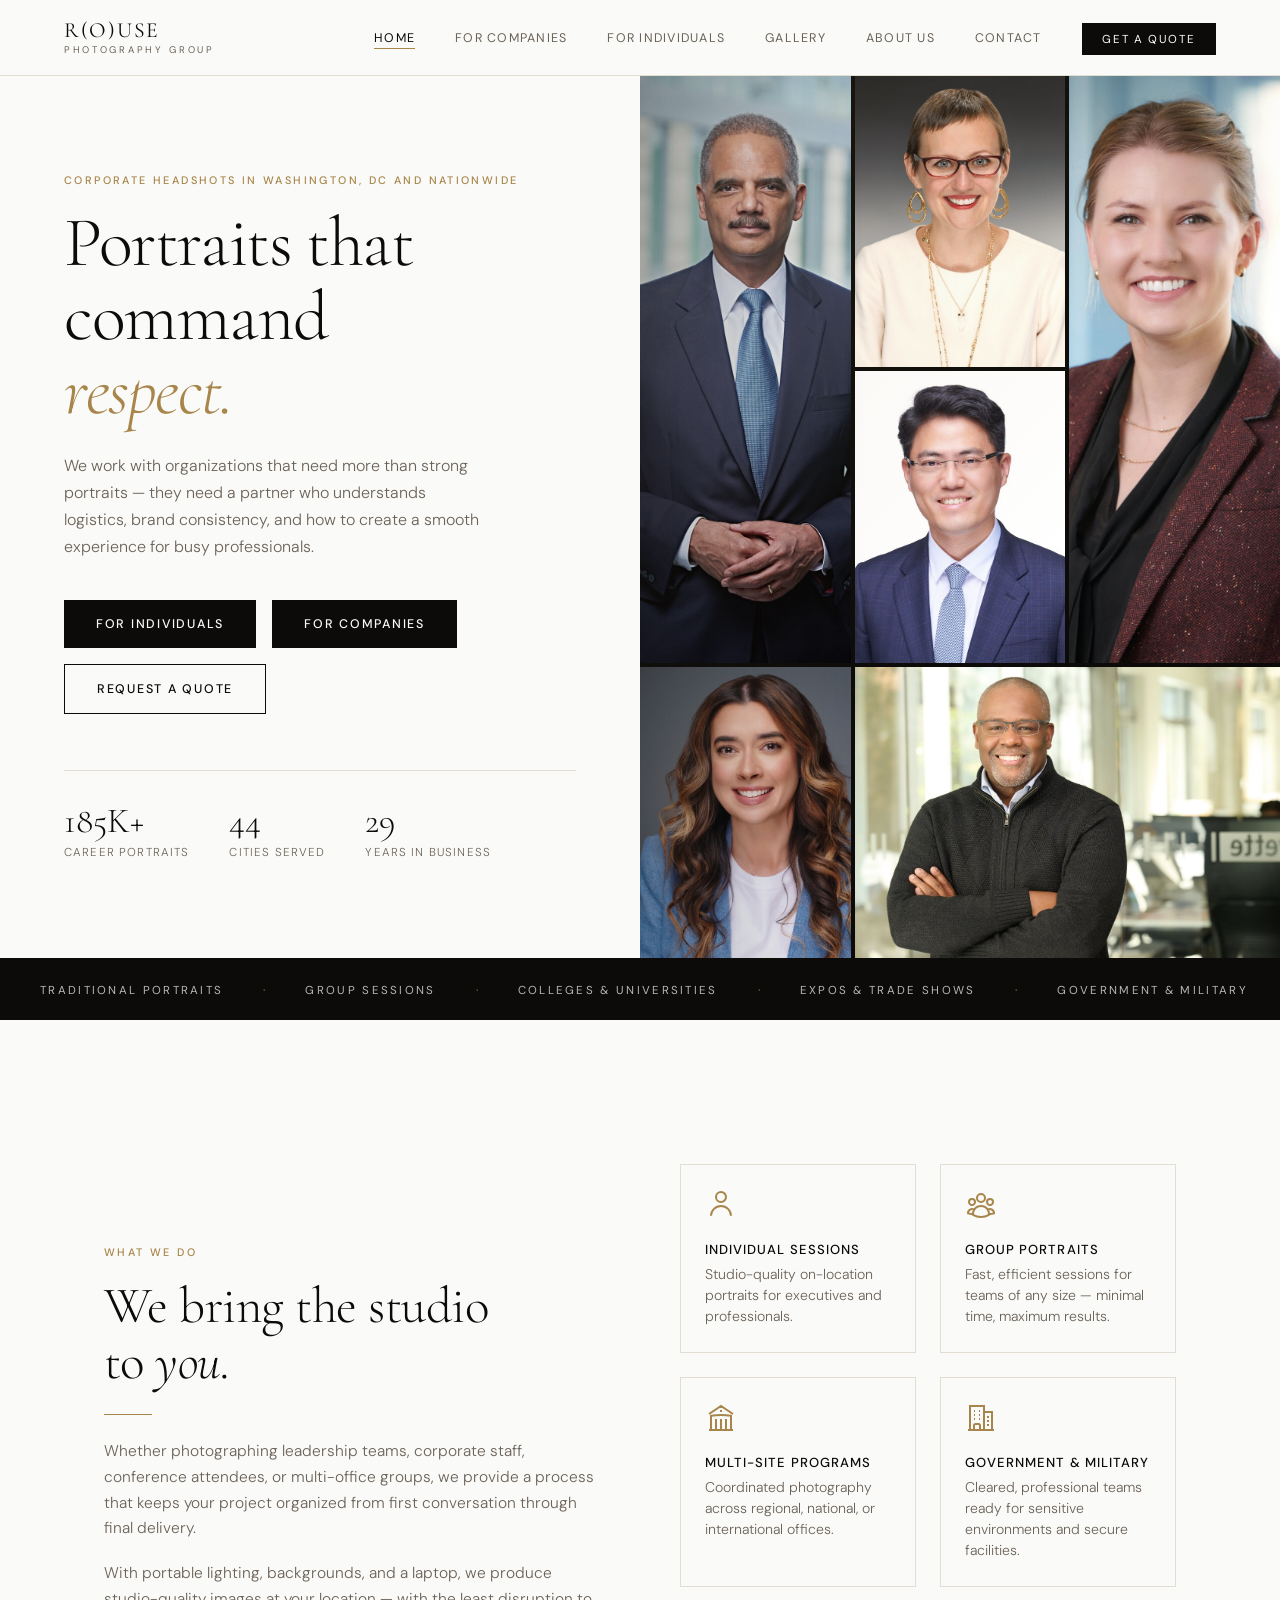
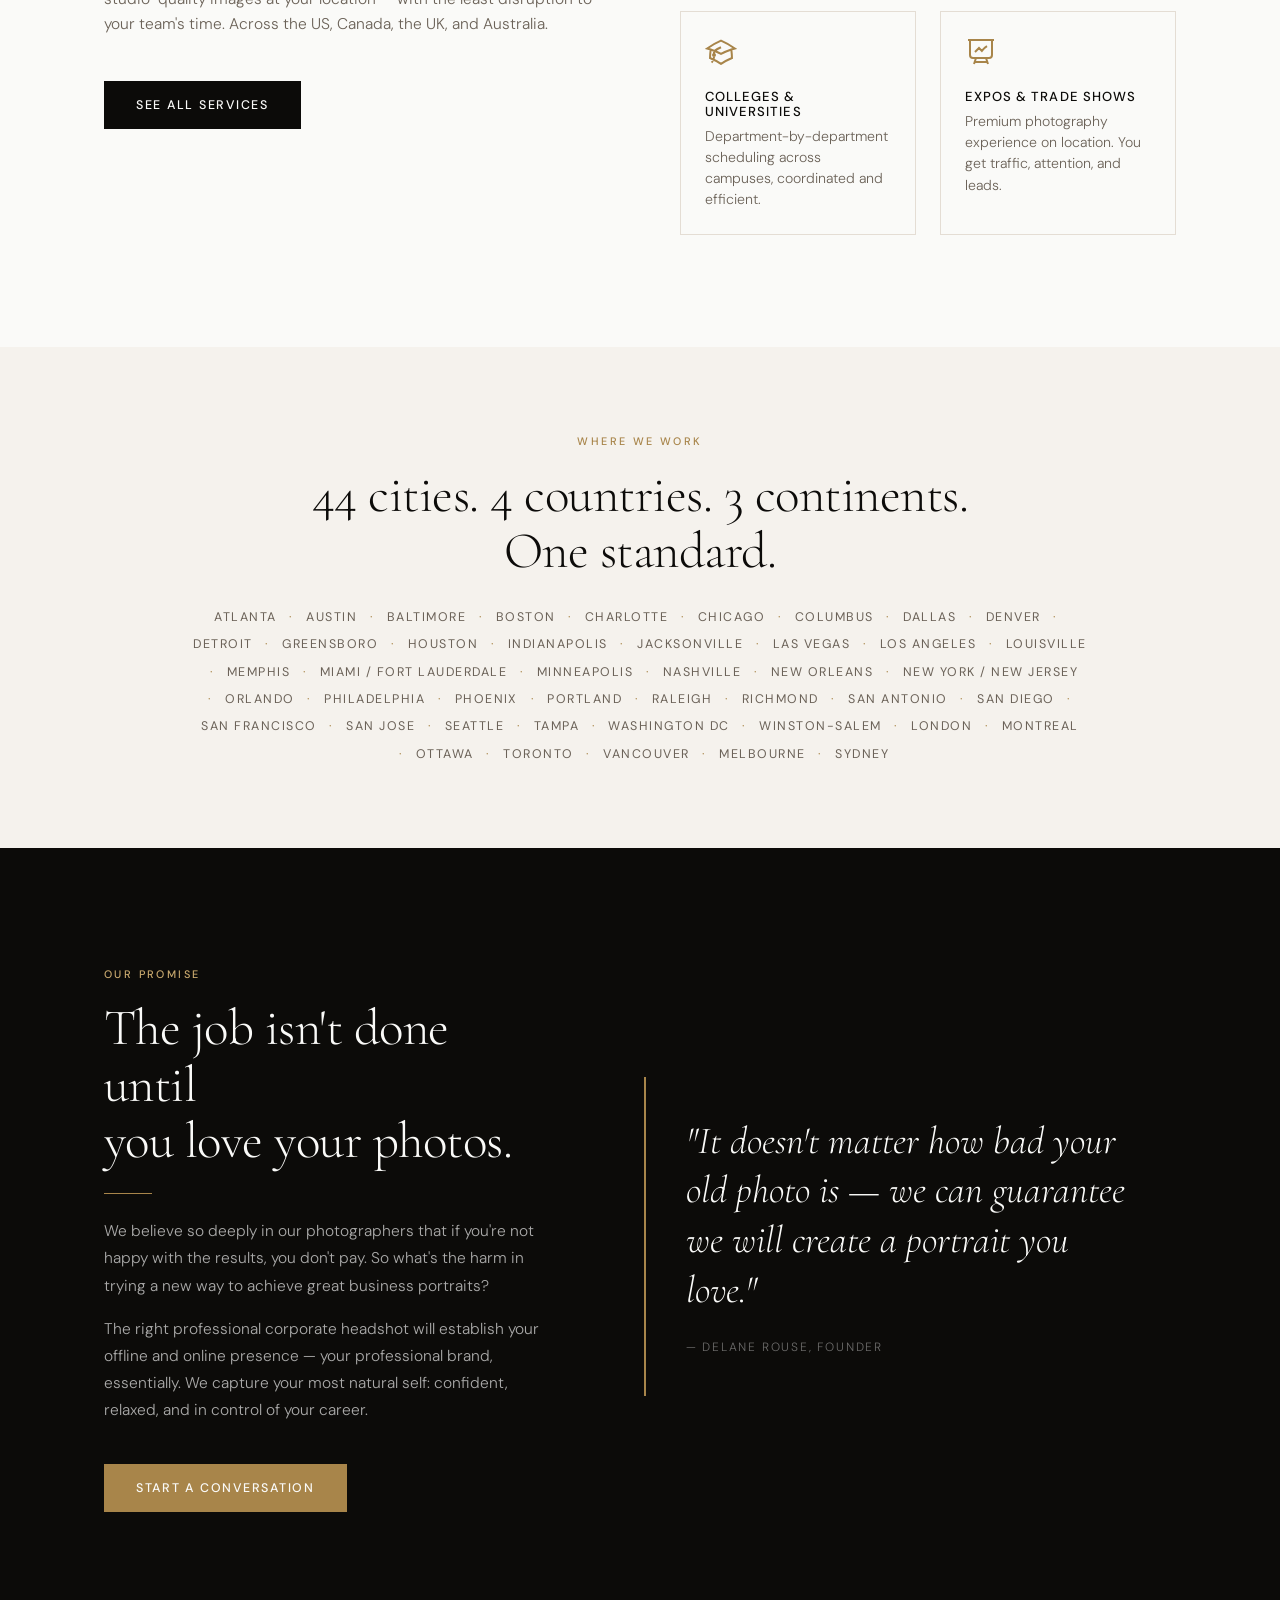
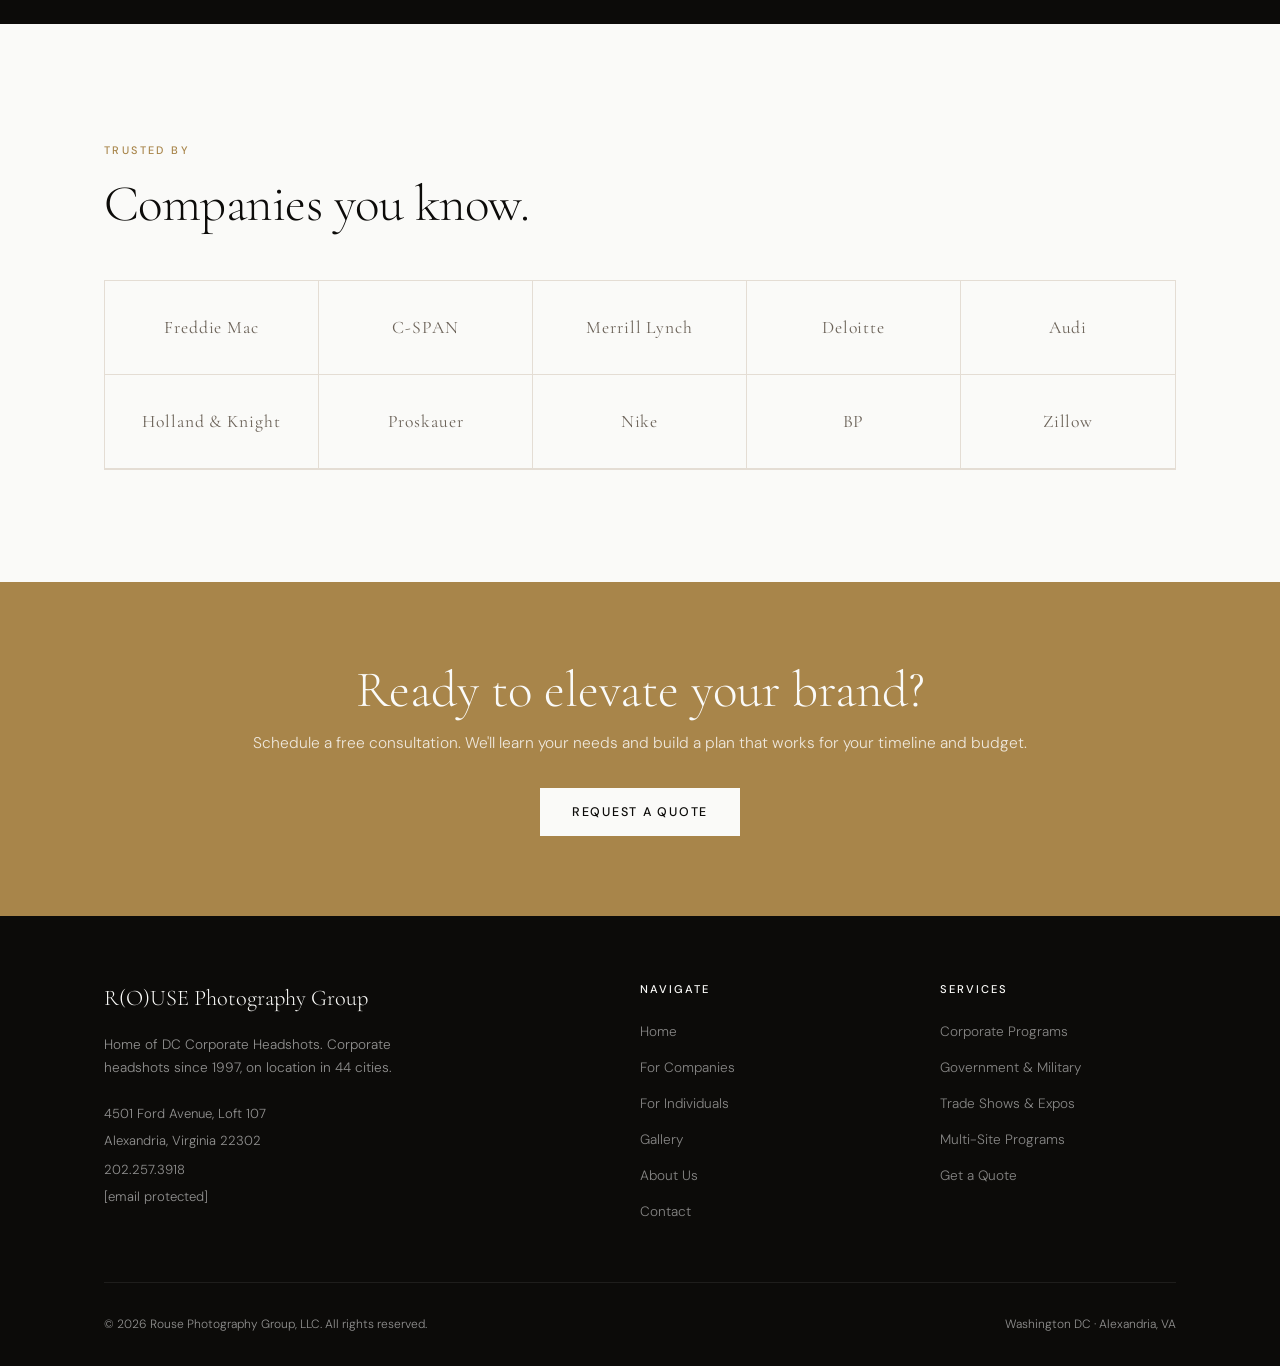
==== commit 30c7ee2a: "SEO: keyword page titles, meta descriptions and H1s; business schema on every page Each hero keeps i" ====
--- a/index.html
+++ b/index.html
@@ -3,18 +3,18 @@
 <head>
   <meta charset="UTF-8" />
   <meta name="viewport" content="width=device-width, initial-scale=1.0" />
-  <title>DC Corporate Headshots | Rouse Photography Group</title>
-  <meta name="description" content="DC Corporate Headshots by Rouse Photography Group. Executive and team portraits at our Alexandria, VA studio and on-site in 44 cities. Est. 1997." />
+  <title>DC Corporate Headshots | Executive &amp; Team Portraits</title>
+  <meta name="description" content="Corporate and executive headshots for DC law firms, A/E firms, and associations. On-site at your office or at our Alexandria studio. Since 1997." />
   <meta property="og:type" content="website" />
   <meta property="og:site_name" content="Rouse Photography Group" />
-  <meta property="og:title" content="DC Corporate Headshots | Rouse Photography Group" />
+  <meta property="og:title" content="DC Corporate Headshots | Executive &amp; Team Portraits" />
   <meta property="og:description" content="Portraits that command respect. On-site corporate headshots for law firms, associations, and government, plus Signature Sessions at our Alexandria, VA studio. Est. 1997." />
   <meta property="og:url" content="https://rousephotographygroup.com/" />
   <meta property="og:image" content="https://rousephotographygroup.com/images/og/og-home.jpg" />
   <meta property="og:image:width" content="1200" />
   <meta property="og:image:height" content="630" />
   <meta name="twitter:card" content="summary_large_image" />
-  <meta name="twitter:title" content="DC Corporate Headshots | Rouse Photography Group" />
+  <meta name="twitter:title" content="DC Corporate Headshots | Executive &amp; Team Portraits" />
   <meta name="twitter:description" content="Portraits that command respect. On-site corporate headshots for law firms, associations, and government, plus Signature Sessions at our Alexandria, VA studio. Est. 1997." />
   <meta name="twitter:image" content="https://rousephotographygroup.com/images/og/og-home.jpg" />
   <link rel="stylesheet" href="style.css" />
@@ -92,12 +92,12 @@
 <!-- HERO -->
 <section class="hero">
   <div class="hero-content">
-    <span class="eyebrow">DC Corporate Headshots · Nationwide</span>
-    <h1 class="hero-title">
+    <h1 class="eyebrow">Corporate Headshots in Washington, DC and Nationwide</h1>
+    <h2 class="hero-title display">
       Portraits that<br>
       command<br>
       <em>respect.</em>
-    </h1>
+    </h2>
     <p class="hero-subtitle">
       We work with organizations that need more than strong portraits — they need a partner who understands logistics, brand consistency, and how to create a smooth experience for busy professionals.
     </p>
--- a/style.css
+++ b/style.css
@@ -42,6 +42,12 @@
   text-transform: uppercase;
   color: var(--gold);
   margin-bottom: 1rem;
+}
+
+/* Keyword H1s styled as small kickers; the large brand line under them is h2.display */
+h1.eyebrow, h1.fi-kicker, h1.g-kicker {
+  font-family: 'DM Sans', sans-serif;
+  line-height: 1.65;
 }
 
 .section-title {
@@ -585,7 +591,8 @@
   border-bottom: 1px solid var(--border);
 }
 
-.page-hero h1 { font-size: clamp(2.5rem, 5vw, 4rem); }
+.page-hero h1, .page-hero .display { font-size: clamp(2.5rem, 5vw, 4rem); }
+.page-hero h1.eyebrow { font-size: 0.68rem; }
 
 /* FOR COMPANIES PAGE */
 .services-full {
